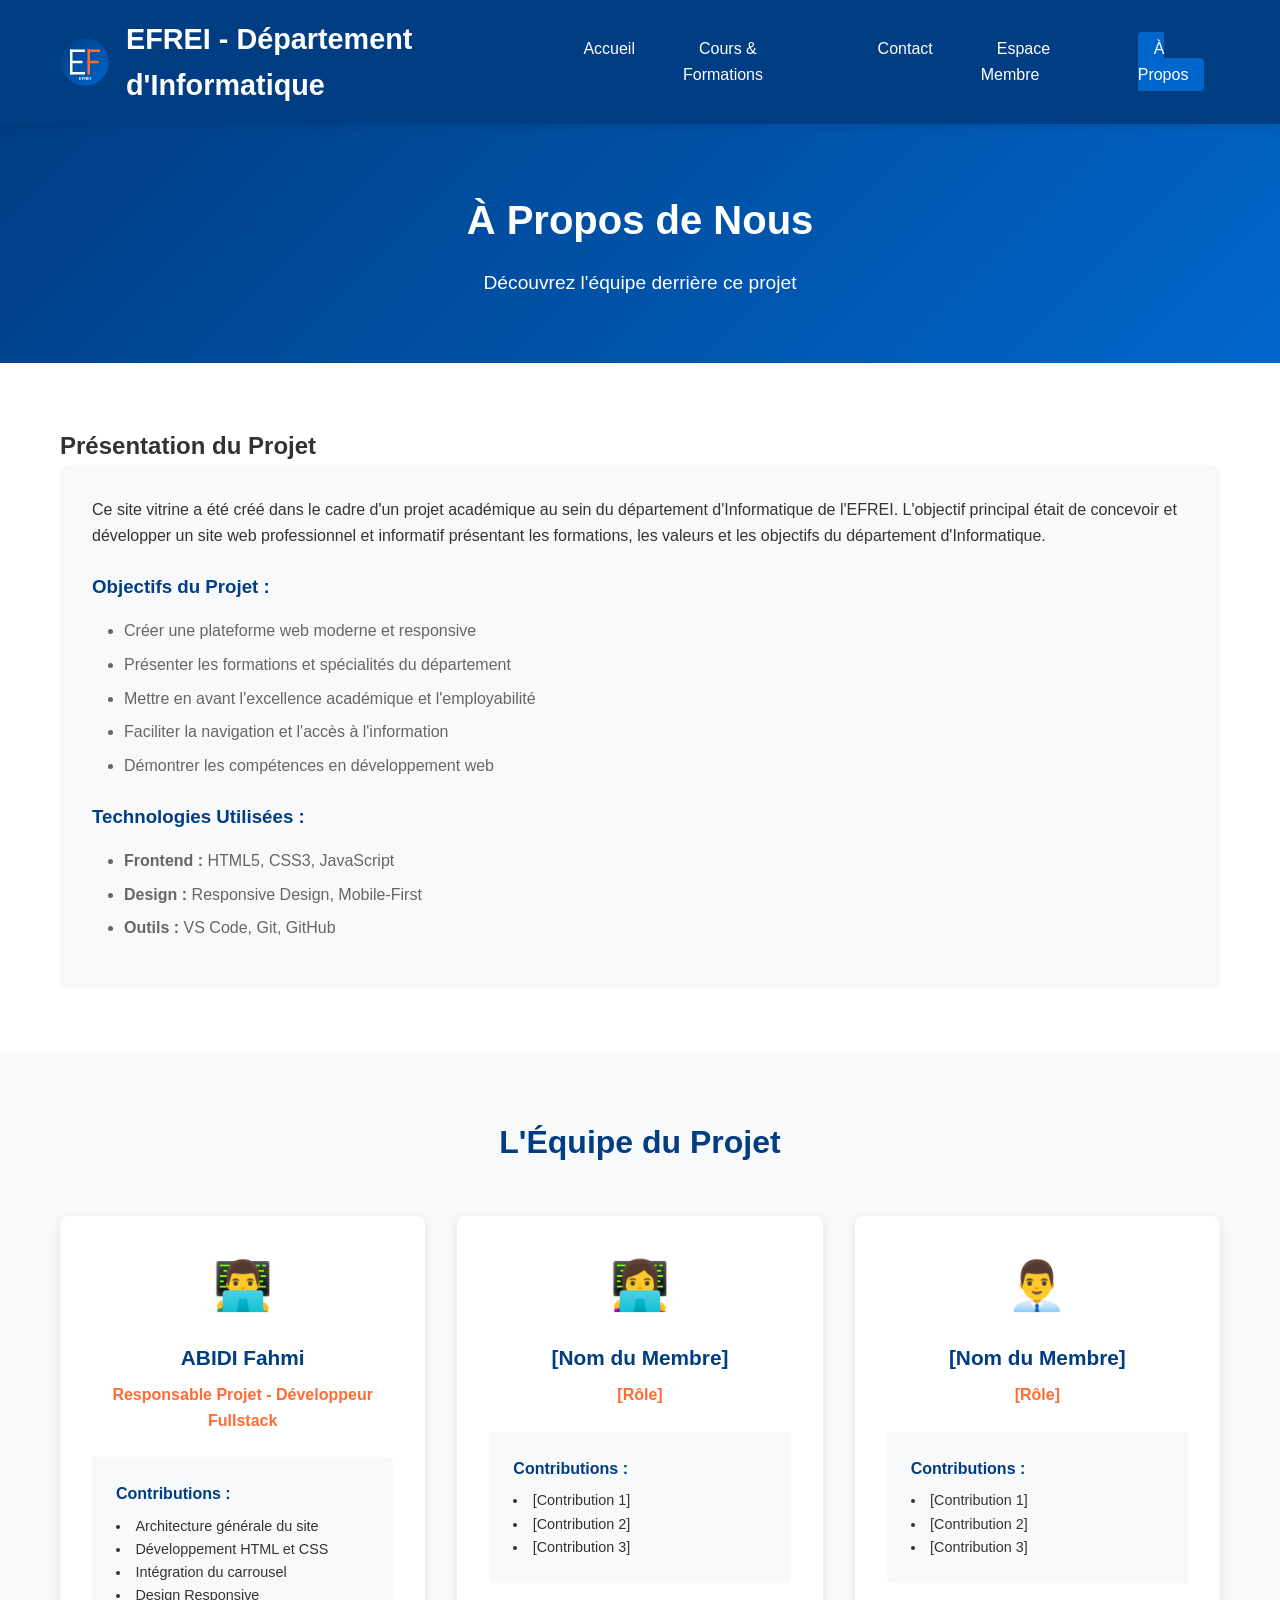
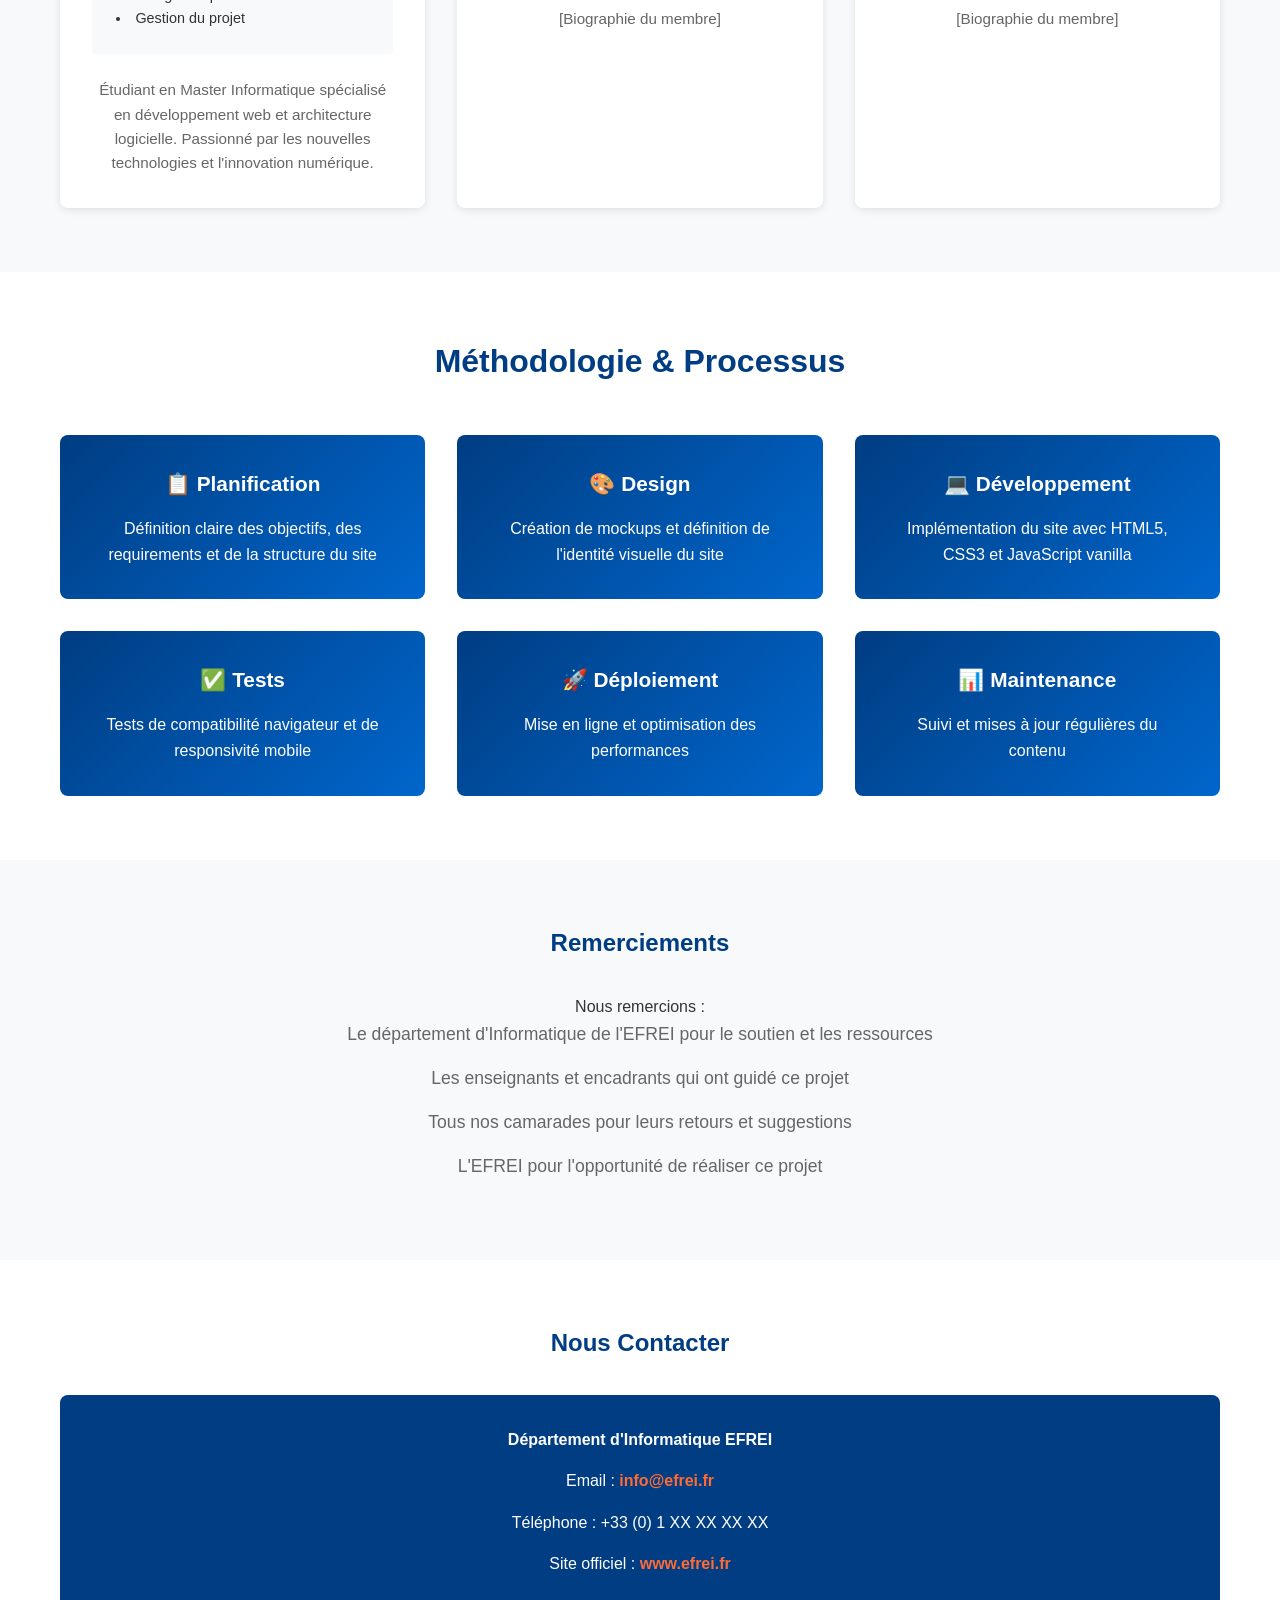
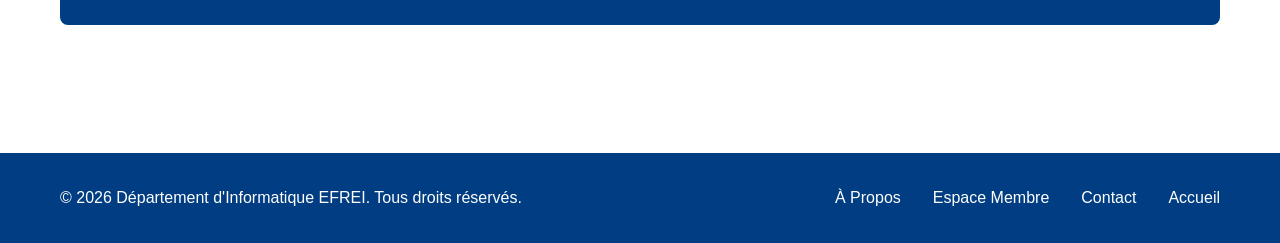
==== about.html @ 949a2667 "hihihi" ====
<!DOCTYPE html>
<html lang="fr">
<head>
    <meta charset="UTF-8">
    <meta name="viewport" content="width=device-width, initial-scale=1.0">
    <title>À Propos - EFREI Informatique</title>
    <link rel="stylesheet" href="assets/css/style.css">
</head>
<body>
    <!-- En-tête -->
    <header>
        <div class="header-container">
            <div class="logo-section">
                <img src="assets/images/logo-efrei.svg" alt="Logo EFREI" class="logo">
                <h1>EFREI - Département d'Informatique</h1>
            </div>
            <nav class="main-nav">
                <ul>
                    <li><a href="index.html">Accueil</a></li>
                    <li><a href="courses.html">Cours & Formations</a></li>
                    <li><a href="contact.html">Contact</a></li>
                    <li><a href="space.html">Espace Membre</a></li>
                    <li><a href="about.html" class="active">À Propos</a></li>
                </ul>
            </nav>
        </div>
    </header>

    <!-- Contenu principal -->
    <main>
        <!-- Section Titre -->
        <section class="page-header">
            <div class="container">
                <h1>À Propos de Nous</h1>
                <p>Découvrez l'équipe derrière ce projet</p>
            </div>
        </section>

        <!-- Section Présentation du Projet -->
        <section class="project-presentation">
            <div class="container">
                <h2>Présentation du Projet</h2>
                <div class="project-description">
                    <p>Ce site vitrine a été créé dans le cadre d'un projet académique au sein du département d'Informatique de l'EFREI. 
                    L'objectif principal était de concevoir et développer un site web professionnel et informatif présentant les formations, 
                    les valeurs et les objectifs du département d'Informatique.</p>
                    
                    <h3>Objectifs du Projet :</h3>
                    <ul>
                        <li>Créer une plateforme web moderne et responsive</li>
                        <li>Présenter les formations et spécialités du département</li>
                        <li>Mettre en avant l'excellence académique et l'employabilité</li>
                        <li>Faciliter la navigation et l'accès à l'information</li>
                        <li>Démontrer les compétences en développement web</li>
                    </ul>

                    <h3>Technologies Utilisées :</h3>
                    <ul>
                        <li><strong>Frontend :</strong> HTML5, CSS3, JavaScript</li>
                        <li><strong>Design :</strong> Responsive Design, Mobile-First</li>
                        <li><strong>Outils :</strong> VS Code, Git, GitHub</li>
                    </ul>
                </div>
            </div>
        </section>

        <!-- Section Équipe -->
        <section class="team-section">
            <div class="container">
                <h2>L'Équipe du Projet</h2>
                <div class="team-grid">
                    <!-- Membre 1 -->
                    <article class="team-member">
                        <div class="member-avatar">👨‍💻</div>
                        <h3>ABIDI Fahmi</h3>
                        <p class="role">Responsable Projet - Développeur Fullstack</p>
                        <div class="member-contribution">
                            <h4>Contributions :</h4>
                            <ul>
                                <li>Architecture générale du site</li>
                                <li>Développement HTML et CSS</li>
                                <li>Intégration du carrousel</li>
                                <li>Design Responsive</li>
                                <li>Gestion du projet</li>
                            </ul>
                        </div>
                        <p class="member-bio">Étudiant en Master Informatique spécialisé en développement web et architecture logicielle. 
                        Passionné par les nouvelles technologies et l'innovation numérique.</p>
                    </article>

                    <!-- Membre 2 (Template pour d'autres membres) -->
                    <article class="team-member">
                        <div class="member-avatar">👩‍💻</div>
                        <h3>[Nom du Membre]</h3>
                        <p class="role">[Rôle]</p>
                        <div class="member-contribution">
                            <h4>Contributions :</h4>
                            <ul>
                                <li>[Contribution 1]</li>
                                <li>[Contribution 2]</li>
                                <li>[Contribution 3]</li>
                            </ul>
                        </div>
                        <p class="member-bio">[Biographie du membre]</p>
                    </article>

                    <!-- Membre 3 (Template pour d'autres membres) -->
                    <article class="team-member">
                        <div class="member-avatar">👨‍💼</div>
                        <h3>[Nom du Membre]</h3>
                        <p class="role">[Rôle]</p>
                        <div class="member-contribution">
                            <h4>Contributions :</h4>
                            <ul>
                                <li>[Contribution 1]</li>
                                <li>[Contribution 2]</li>
                                <li>[Contribution 3]</li>
                            </ul>
                        </div>
                        <p class="member-bio">[Biographie du membre]</p>
                    </article>
                </div>
            </div>
        </section>

        <!-- Section Méthodologie -->
        <section class="methodology">
            <div class="container">
                <h2>Méthodologie & Processus</h2>
                <div class="methodology-grid">
                    <div class="methodology-card">
                        <h3>📋 Planification</h3>
                        <p>Définition claire des objectifs, des requirements et de la structure du site</p>
                    </div>
                    <div class="methodology-card">
                        <h3>🎨 Design</h3>
                        <p>Création de mockups et définition de l'identité visuelle du site</p>
                    </div>
                    <div class="methodology-card">
                        <h3>💻 Développement</h3>
                        <p>Implémentation du site avec HTML5, CSS3 et JavaScript vanilla</p>
                    </div>
                    <div class="methodology-card">
                        <h3>✅ Tests</h3>
                        <p>Tests de compatibilité navigateur et de responsivité mobile</p>
                    </div>
                    <div class="methodology-card">
                        <h3>🚀 Déploiement</h3>
                        <p>Mise en ligne et optimisation des performances</p>
                    </div>
                    <div class="methodology-card">
                        <h3>📊 Maintenance</h3>
                        <p>Suivi et mises à jour régulières du contenu</p>
                    </div>
                </div>
            </div>
        </section>

        <!-- Section Remerciements -->
        <section class="acknowledgments">
            <div class="container">
                <h2>Remerciements</h2>
                <p>Nous remercions :</p>
                <ul>
                    <li>Le département d'Informatique de l'EFREI pour le soutien et les ressources</li>
                    <li>Les enseignants et encadrants qui ont guidé ce projet</li>
                    <li>Tous nos camarades pour leurs retours et suggestions</li>
                    <li>L'EFREI pour l'opportunité de réaliser ce projet</li>
                </ul>
            </div>
        </section>

        <!-- Section Contact -->
        <section class="contact-section">
            <div class="container">
                <h2>Nous Contacter</h2>
                <div class="contact-info">
                    <p><strong>Département d'Informatique EFREI</strong></p>
                    <p>Email : <a href="mailto:info@efrei.fr">info@efrei.fr</a></p>
                    <p>Téléphone : +33 (0) 1 XX XX XX XX</p>
                    <p>Site officiel : <a href="#" target="_blank">www.efrei.fr</a></p>
                </div>
            </div>
        </section>
    </main>

    <!-- Pied de page -->
    <footer>
        <div class="footer-container">
            <div class="footer-content">
                <p>&copy; 2026 Département d'Informatique EFREI. Tous droits réservés.</p>
            </div>
            <nav class="footer-nav">
                <a href="about.html">À Propos</a>
                <a href="space.html">Espace Membre</a>
                <a href="contact.html">Contact</a>
                <a href="index.html">Accueil</a>
            </nav>
        </div>
    </footer>
</body>
</html>
---- assets/css/style.css ----
/* ==========================================
   VARIABLES ET COULEURS
   ========================================== */
:root {
    --primary-color: #003d82;
    --secondary-color: #0066cc;
    --accent-color: #ff6b35;
    --text-color: #333;
    --light-text: #666;
    --background-color: #f8f9fa;
    --white: #ffffff;
    --border-color: #e0e0e0;
    --shadow: 0 2px 8px rgba(0, 0, 0, 0.1);
    --shadow-lg: 0 10px 30px rgba(0, 0, 0, 0.15);
}

/* ==========================================
   RESET ET STYLES GLOBAUX
   ========================================== */
* {
    margin: 0;
    padding: 0;
    box-sizing: border-box;
}

html {
    scroll-behavior: smooth;
}

body {
    font-family: 'Segoe UI', Tahoma, Geneva, Verdana, sans-serif;
    line-height: 1.6;
    color: var(--text-color);
    background-color: var(--white);
}

.container {
    max-width: 1200px;
    margin: 0 auto;
    padding: 0 20px;
}

/* ==========================================
   EN-TÊTE ET NAVIGATION
   ========================================== */
header {
    background-color: var(--primary-color);
    color: var(--white);
    padding: 1rem 0;
    position: sticky;
    top: 0;
    z-index: 1000;
    box-shadow: var(--shadow);
}

.header-container {
    max-width: 1200px;
    margin: 0 auto;
    padding: 0 20px;
    display: flex;
    justify-content: space-between;
    align-items: center;
}

.logo-section {
    display: flex;
    align-items: center;
    gap: 1rem;
}

.logo {
    width: 50px;
    height: 50px;
    animation: logoFloat 3s ease-in-out infinite;
}

@keyframes logoFloat {
    0%, 100% {
        transform: translateY(0px);
    }
    50% {
        transform: translateY(-10px);
    }
}

.logo-section h1 {
    font-size: 1.8rem;
    font-weight: 700;
}

.main-nav ul {
    list-style: none;
    display: flex;
    gap: 2rem;
}

.main-nav a {
    color: var(--white);
    text-decoration: none;
    font-weight: 500;
    padding: 0.5rem 1rem;
    border-radius: 4px;
    transition: all 0.3s ease;
}

.main-nav a:hover,
.main-nav a.active {
    background-color: var(--secondary-color);
    color: var(--white);
}

/* ==========================================
   SECTION HÉRO ET CARROUSEL
   ========================================== */
.hero-section {
    background-color: var(--background-color);
    padding: 2rem 0;
}

.carousel {
    position: relative;
    width: 100%;
    height: 400px;
    max-width: 1200px;
    margin: 0 auto;
    overflow: hidden;
    border-radius: 8px;
    box-shadow: var(--shadow-lg);
}

.carousel-slide {
    display: none;
    width: 100%;
    height: 100%;
    background-size: cover;
    background-position: center;
    position: relative;
}

.carousel-slide.active {
    display: flex;
}

.carousel-slide::before {
    content: '';
    position: absolute;
    top: 0;
    left: 0;
    right: 0;
    bottom: 0;
    background: rgba(0, 61, 130, 0.4);
}

.slide-content {
    position: relative;
    z-index: 2;
    display: flex;
    flex-direction: column;
    justify-content: center;
    align-items: center;
    width: 100%;
    height: 100%;
    color: var(--white);
    text-align: center;
    padding: 2rem;
}

.slide-content h2 {
    font-size: 2.5rem;
    margin-bottom: 1rem;
}

.slide-content p {
    font-size: 1.5rem;
}

.carousel-btn {
    position: absolute;
    top: 50%;
    transform: translateY(-50%);
    background-color: rgba(255, 255, 255, 0.7);
    border: none;
    color: var(--primary-color);
    font-size: 2rem;
    padding: 1rem 1.5rem;
    cursor: pointer;
    z-index: 3;
    transition: all 0.3s ease;
    border-radius: 4px;
}

.carousel-btn:hover {
    background-color: rgba(255, 255, 255, 1);
}

.carousel-btn.prev {
    left: 20px;
}

.carousel-btn.next {
    right: 20px;
}

/* ==========================================
   SECTIONS DE CONTENU
   ========================================== */
.presentation {
    padding: 4rem 0;
    background-color: var(--white);
}

.presentation h2 {
    font-size: 2rem;
    margin-bottom: 1rem;
    color: var(--primary-color);
    text-align: center;
}

.presentation > .container > p {
    font-size: 1.1rem;
    line-height: 1.8;
    color: var(--light-text);
    text-align: center;
    margin-bottom: 3rem;
}

.highlights {
    display: grid;
    grid-template-columns: repeat(auto-fit, minmax(300px, 1fr));
    gap: 2rem;
    margin-top: 2rem;
}

.highlight-card {
    background-color: var(--background-color);
    padding: 2rem;
    border-radius: 8px;
    box-shadow: var(--shadow);
    text-align: center;
    transition: transform 0.3s ease, box-shadow 0.3s ease;
}

.highlight-card:hover {
    transform: translateY(-5px);
    box-shadow: var(--shadow-lg);
}

.highlight-card h3 {
    color: var(--primary-color);
    margin-bottom: 1rem;
    font-size: 1.3rem;
}

/* ==========================================
   STATISTIQUES
   ========================================== */
.statistics {
    padding: 4rem 0;
    background: linear-gradient(135deg, var(--primary-color), var(--secondary-color));
    color: var(--white);
}

.statistics .container {
    display: grid;
    grid-template-columns: repeat(auto-fit, minmax(200px, 1fr));
    gap: 2rem;
    text-align: center;
}

.stat-card h3 {
    font-size: 2.5rem;
    margin-bottom: 0.5rem;
}

.stat-card p {
    font-size: 1.2rem;
    opacity: 0.9;
}

/* ==========================================
   APPEL À L'ACTION
   ========================================== */
.cta-section {
    padding: 4rem 0;
    background-color: var(--background-color);
    text-align: center;
}

.cta-section h2 {
    font-size: 2rem;
    color: var(--primary-color);
    margin-bottom: 1rem;
}

.cta-section p {
    font-size: 1.2rem;
    color: var(--light-text);
    margin-bottom: 2rem;
}

.btn-primary {
    display: inline-block;
    background-color: var(--accent-color);
    color: var(--white);
    padding: 1rem 2.5rem;
    text-decoration: none;
    border-radius: 4px;
    font-weight: 600;
    transition: all 0.3s ease;
    border: 2px solid var(--accent-color);
}

.btn-primary:hover {
    background-color: transparent;
    color: var(--accent-color);
}

/* ==========================================
   PAGE COURSES
   ========================================== */
.page-header {
    background: linear-gradient(135deg, var(--primary-color), var(--secondary-color));
    color: var(--white);
    padding: 4rem 0;
    text-align: center;
}

.page-header h1 {
    font-size: 2.5rem;
    margin-bottom: 1rem;
}

.page-header p {
    font-size: 1.2rem;
}

.courses-section {
    padding: 4rem 0;
}

.course-card {
    background-color: var(--white);
    border: 1px solid var(--border-color);
    border-radius: 8px;
    margin-bottom: 2rem;
    overflow: hidden;
    box-shadow: var(--shadow);
    transition: box-shadow 0.3s ease;
}

.course-card:hover {
    box-shadow: var(--shadow-lg);
}

.course-header {
    background-color: var(--primary-color);
    color: var(--white);
    padding: 1.5rem;
    display: flex;
    justify-content: space-between;
    align-items: center;
}

.course-header h2 {
    font-size: 1.5rem;
}

.level {
    background-color: var(--accent-color);
    padding: 0.5rem 1rem;
    border-radius: 4px;
    font-size: 0.9rem;
    font-weight: 600;
}

.course-content {
    padding: 2rem;
}

.course-content h3 {
    color: var(--primary-color);
    margin-top: 1.5rem;
    margin-bottom: 1rem;
}

.course-content ul {
    list-style-position: inside;
    color: var(--light-text);
}

.course-content li {
    margin-bottom: 0.5rem;
}

.admission-section {
    padding: 4rem 0;
    background-color: var(--background-color);
}

.admission-section h2 {
    font-size: 2rem;
    color: var(--primary-color);
    text-align: center;
    margin-bottom: 2rem;
}

.admission-content {
    display: grid;
    grid-template-columns: repeat(auto-fit, minmax(300px, 1fr));
    gap: 2rem;
}

.admission-item {
    background-color: var(--white);
    padding: 2rem;
    border-radius: 8px;
    box-shadow: var(--shadow);
}

.admission-item h3 {
    color: var(--primary-color);
    margin-bottom: 1rem;
}

/* ==========================================
   PAGE ABOUT
   ========================================== */
.project-presentation {
    padding: 4rem 0;
}

.project-description {
    background-color: var(--background-color);
    padding: 2rem;
    border-radius: 8px;
}

.project-description h3 {
    color: var(--primary-color);
    margin-top: 1.5rem;
    margin-bottom: 1rem;
}

.project-description ul {
    margin-left: 2rem;
    margin-bottom: 1rem;
}

.project-description li {
    margin-bottom: 0.5rem;
    color: var(--light-text);
}

.team-section {
    padding: 4rem 0;
    background-color: var(--background-color);
}

.team-section h2 {
    font-size: 2rem;
    color: var(--primary-color);
    text-align: center;
    margin-bottom: 3rem;
}

.team-grid {
    display: grid;
    grid-template-columns: repeat(auto-fit, minmax(320px, 1fr));
    gap: 2rem;
}

.team-member {
    background-color: var(--white);
    padding: 2rem;
    border-radius: 8px;
    box-shadow: var(--shadow);
    text-align: center;
    transition: transform 0.3s ease, box-shadow 0.3s ease;
}

.team-member:hover {
    transform: translateY(-5px);
    box-shadow: var(--shadow-lg);
}

.member-avatar {
    font-size: 3rem;
    margin-bottom: 1rem;
}

.team-member h3 {
    color: var(--primary-color);
    font-size: 1.3rem;
    margin-bottom: 0.5rem;
}

.role {
    color: var(--accent-color);
    font-weight: 600;
    margin-bottom: 1.5rem;
}

.member-contribution {
    background-color: var(--background-color);
    padding: 1.5rem;
    border-radius: 4px;
    margin-bottom: 1.5rem;
    text-align: left;
}

.member-contribution h4 {
    color: var(--primary-color);
    margin-bottom: 0.5rem;
}

.member-contribution ul {
    list-style-position: inside;
    font-size: 0.9rem;
}

.member-bio {
    font-size: 0.95rem;
    color: var(--light-text);
}

.methodology {
    padding: 4rem 0;
}

.methodology h2 {
    font-size: 2rem;
    color: var(--primary-color);
    text-align: center;
    margin-bottom: 3rem;
}

.methodology-grid {
    display: grid;
    grid-template-columns: repeat(auto-fit, minmax(300px, 1fr));
    gap: 2rem;
}

.methodology-card {
    background: linear-gradient(135deg, var(--primary-color), var(--secondary-color));
    color: var(--white);
    padding: 2rem;
    border-radius: 8px;
    text-align: center;
    transition: transform 0.3s ease;
}

.methodology-card:hover {
    transform: translateY(-5px);
}

.methodology-card h3 {
    font-size: 1.3rem;
    margin-bottom: 1rem;
}

.acknowledgments {
    padding: 4rem 0;
    background-color: var(--background-color);
    text-align: center;
}

.acknowledgments h2 {
    color: var(--primary-color);
    margin-bottom: 2rem;
}

.acknowledgments ul {
    list-style: none;
    font-size: 1.1rem;
}

.acknowledgments li {
    margin-bottom: 1rem;
    color: var(--light-text);
}

.contact-section {
    padding: 4rem 0;
}

.contact-section h2 {
    color: var(--primary-color);
    text-align: center;
    margin-bottom: 2rem;
}

.contact-info {
    background-color: var(--primary-color);
    color: var(--white);
    padding: 2rem;
    border-radius: 8px;
    text-align: center;
}

.contact-info p {
    margin-bottom: 1rem;
}

.contact-info a {
    color: var(--accent-color);
    text-decoration: none;
    font-weight: 600;
}

.contact-info a:hover {
    text-decoration: underline;
}

/* ==========================================
   PAGE CONTACT
   ========================================== */
.contact-main {
    padding: 4rem 0;
}

.contact-wrapper {
    display: grid;
    grid-template-columns: 1fr 1fr;
    gap: 3rem;
}

.contact-form-section h2,
.contact-info-section h2 {
    color: var(--primary-color);
    margin-bottom: 2rem;
}

.contact-form {
    background-color: var(--background-color);
    padding: 2rem;
    border-radius: 8px;
    box-shadow: var(--shadow);
}

.form-group {
    margin-bottom: 1.5rem;
}

.form-group label {
    display: block;
    margin-bottom: 0.5rem;
    font-weight: 600;
    color: var(--text-color);
}

.form-group input,
.form-group select,
.form-group textarea {
    width: 100%;
    padding: 0.75rem;
    border: 2px solid var(--border-color);
    border-radius: 4px;
    font-family: inherit;
    font-size: 1rem;
    transition: all 0.3s ease;
}

.form-group input:focus,
.form-group select:focus,
.form-group textarea:focus {
    outline: none;
    border-color: var(--primary-color);
    box-shadow: 0 0 0 3px rgba(0, 61, 130, 0.1);
}

.form-group input.input-error,
.form-group textarea.input-error {
    border-color: #dc3545;
    background-color: rgba(220, 53, 69, 0.05);
}

.error-msg {
    color: #dc3545;
    font-size: 0.875rem;
    margin-top: 0.25rem;
    display: block;
}

.form-group.checkbox {
    display: flex;
    align-items: center;
    gap: 0.5rem;
}

.form-group.checkbox input[type="checkbox"] {
    width: auto;
    margin: 0;
}

.form-group.checkbox label {
    margin: 0;
}

.form-message {
    margin-top: 1rem;
    padding: 1rem;
    border-radius: 4px;
    display: none;
}

.form-message.success-message {
    display: block;
    background-color: #d4edda;
    color: #155724;
    border: 1px solid #c3e6cb;
    animation: slideIn 0.3s ease;
}

@keyframes slideIn {
    from {
        opacity: 0;
        transform: translateY(-10px);
    }
    to {
        opacity: 1;
        transform: translateY(0);
    }
}

.contact-info-section {
    display: flex;
    flex-direction: column;
    gap: 1.5rem;
}

.contact-info-card {
    background: linear-gradient(135deg, var(--primary-color), var(--secondary-color));
    color: var(--white);
    padding: 1.5rem;
    border-radius: 8px;
    transition: transform 0.3s ease, box-shadow 0.3s ease;
}

.contact-info-card:hover {
    transform: translateX(5px);
    box-shadow: var(--shadow-lg);
}

.contact-icon {
    font-size: 2rem;
    margin-bottom: 0.5rem;
}

.contact-info-card h3 {
    font-size: 1.2rem;
    margin-bottom: 0.5rem;
}

.contact-info-card p {
    margin: 0.25rem 0;
    font-size: 0.95rem;
}

.contact-info-card a {
    color: var(--accent-color);
    text-decoration: none;
    font-weight: 600;
}

.contact-info-card a:hover {
    text-decoration: underline;
}

.social-links {
    display: flex;
    gap: 1rem;
    margin-top: 1rem;
}

.social-link {
    display: inline-flex;
    align-items: center;
    justify-content: center;
    width: 40px;
    height: 40px;
    background-color: var(--accent-color);
    color: var(--white);
    border-radius: 50%;
    text-decoration: none;
    font-weight: bold;
    transition: all 0.3s ease;
}

.social-link:hover {
    transform: scale(1.1) rotate(5deg);
    box-shadow: var(--shadow-lg);
}

.location-section {
    padding: 4rem 0;
    background-color: var(--background-color);
}

.location-section h2 {
    color: var(--primary-color);
    text-align: center;
    margin-bottom: 2rem;
}

.map-container {
    border-radius: 8px;
    overflow: hidden;
    box-shadow: var(--shadow-lg);
}

.faq-section {
    padding: 4rem 0;
}

.faq-section h2 {
    color: var(--primary-color);
    text-align: center;
    margin-bottom: 3rem;
}

.faq-grid {
    display: grid;
    grid-template-columns: repeat(auto-fit, minmax(280px, 1fr));
    gap: 2rem;
}

.faq-item {
    background-color: var(--background-color);
    padding: 1.5rem;
    border-radius: 8px;
    border-left: 4px solid var(--primary-color);
    transition: all 0.3s ease;
}

.faq-item:hover {
    transform: translateY(-5px);
    box-shadow: var(--shadow-lg);
}

.faq-item h3 {
    color: var(--primary-color);
    margin-bottom: 0.5rem;
}

/* ==========================================
   PAGE ESPACE MEMBRE
   ========================================== */
.members-section {
    padding: 4rem 0;
}

.access-grid {
    display: grid;
    grid-template-columns: repeat(auto-fit, minmax(300px, 1fr));
    gap: 2rem;
}

.member-access-card {
    background-color: var(--white);
    border: 2px solid var(--border-color);
    border-radius: 8px;
    padding: 2rem;
    text-align: center;
    transition: all 0.3s ease;
}

.member-access-card:hover {
    border-color: var(--primary-color);
    box-shadow: var(--shadow-lg);
    transform: translateY(-5px);
}

.card-icon {
    font-size: 3rem;
    margin-bottom: 1rem;
    display: inline-block;
    animation: iconBounce 2s ease-in-out infinite;
}

@keyframes iconBounce {
    0%, 100% {
        transform: translateY(0);
    }
    50% {
        transform: translateY(-10px);
    }
}

.member-access-card h2 {
    color: var(--primary-color);
    margin-bottom: 1rem;
}

.feature-list {
    list-style: none;
    text-align: left;
    margin: 1.5rem 0;
    font-size: 0.95rem;
}

.feature-list li {
    padding: 0.5rem 0;
    color: var(--light-text);
    border-bottom: 1px solid var(--border-color);
}

.feature-list li:last-child {
    border-bottom: none;
}

.agenda-section {
    padding: 4rem 0;
    background-color: var(--background-color);
}

.agenda-section h2 {
    color: var(--primary-color);
    text-align: center;
    margin-bottom: 2rem;
}

.calendar-wrapper {
    display: grid;
    grid-template-columns: 2fr 1fr;
    gap: 2rem;
}

.calendar {
    background-color: var(--white);
    padding: 1.5rem;
    border-radius: 8px;
    box-shadow: var(--shadow);
}

.calendar-header {
    display: flex;
    justify-content: space-between;
    align-items: center;
    margin-bottom: 1.5rem;
}

.calendar-header h3 {
    color: var(--primary-color);
}

.calendar-btn {
    background-color: var(--primary-color);
    color: var(--white);
    border: none;
    padding: 0.5rem 1rem;
    border-radius: 4px;
    cursor: pointer;
    font-weight: 600;
    transition: all 0.3s ease;
}

.calendar-btn:hover {
    background-color: var(--secondary-color);
    transform: scale(1.05);
}

.calendar-grid {
    display: grid;
    grid-template-columns: repeat(7, 1fr);
    gap: 0.5rem;
}

.day-header {
    text-align: center;
    font-weight: 600;
    color: var(--primary-color);
    padding: 0.5rem 0;
}

.calendar-day {
    aspect-ratio: 1;
    display: flex;
    align-items: center;
    justify-content: center;
    border-radius: 4px;
    cursor: pointer;
    transition: all 0.3s ease;
    border: 1px solid var(--border-color);
}

.calendar-day:not(.empty):hover {
    background-color: var(--primary-color);
    color: var(--white);
    transform: scale(1.05);
}

.calendar-day.empty {
    background-color: transparent;
}

.calendar-day.today {
    background-color: var(--accent-color);
    color: var(--white);
    font-weight: bold;
}

.events-list {
    background-color: var(--white);
    padding: 1.5rem;
    border-radius: 8px;
    box-shadow: var(--shadow);
}

.events-list h3 {
    color: var(--primary-color);
    margin-bottom: 1rem;
}

.event-item {
    display: flex;
    gap: 1rem;
    padding: 1rem;
    border-left: 3px solid var(--accent-color);
    margin-bottom: 1rem;
    background-color: var(--background-color);
    border-radius: 4px;
    transition: all 0.3s ease;
}

.event-item:hover {
    transform: translateX(5px);
    box-shadow: var(--shadow);
}

.event-date {
    font-weight: 600;
    color: var(--accent-color);
    min-width: 100px;
}

.event-content h4 {
    color: var(--primary-color);
    margin-bottom: 0.25rem;
}

.event-content p {
    font-size: 0.9rem;
    color: var(--light-text);
}

.announcements-section {
    padding: 4rem 0;
}

.announcements-section h2 {
    color: var(--primary-color);
    text-align: center;
    margin-bottom: 2rem;
}

.announcements-grid {
    display: grid;
    grid-template-columns: repeat(auto-fit, minmax(280px, 1fr));
    gap: 1.5rem;
}

.announcement-card {
    background-color: var(--white);
    padding: 1.5rem;
    border-radius: 8px;
    border-top: 4px solid var(--primary-color);
    box-shadow: var(--shadow);
    transition: all 0.3s ease;
}

.announcement-card:hover {
    transform: translateY(-5px);
    box-shadow: var(--shadow-lg);
}

.announcement-card.alert {
    border-top-color: #ffc107;
}

.announcement-card.success {
    border-top-color: #28a745;
}

.announcement-card.info {
    border-top-color: #17a2b8;
}

.announcement-icon {
    font-size: 2rem;
    margin-bottom: 0.5rem;
}

.announcement-card h3 {
    color: var(--primary-color);
    margin-bottom: 0.5rem;
}

.announcement-card p {
    color: var(--light-text);
    margin-bottom: 0.5rem;
}

.date {
    font-size: 0.85rem;
    color: #999;
    display: block;
}

.resources-section {
    padding: 4rem 0;
    background-color: var(--background-color);
}

.resources-section h2 {
    color: var(--primary-color);
    text-align: center;
    margin-bottom: 3rem;
}

.resources-grid {
    display: grid;
    grid-template-columns: repeat(auto-fit, minmax(250px, 1fr));
    gap: 2rem;
}

.resource-card {
    background: linear-gradient(135deg, var(--primary-color), var(--secondary-color));
    color: var(--white);
    padding: 2rem;
    border-radius: 8px;
    text-align: center;
    transition: all 0.3s ease;
}

.resource-card:hover {
    transform: scale(1.05);
    box-shadow: var(--shadow-lg);
}

.resource-icon {
    font-size: 2.5rem;
    margin-bottom: 1rem;
    animation: iconPulse 2s ease-in-out infinite;
}

@keyframes iconPulse {
    0%, 100% {
        transform: scale(1);
    }
    50% {
        transform: scale(1.1);
    }
}

.resource-card h3 {
    margin-bottom: 0.5rem;
}

.resource-link {
    display: inline-block;
    margin-top: 1rem;
    padding: 0.5rem 1rem;
    background-color: var(--accent-color);
    color: var(--white);
    text-decoration: none;
    border-radius: 4px;
    font-weight: 600;
    transition: all 0.3s ease;
}

.resource-link:hover {
    background-color: var(--white);
    color: var(--primary-color);
}
footer {
    background-color: var(--primary-color);
    color: var(--white);
    padding: 2rem 0;
    margin-top: 4rem;
}

.footer-container {
    max-width: 1200px;
    margin: 0 auto;
    padding: 0 20px;
    display: flex;
    justify-content: space-between;
    align-items: center;
}

.footer-content p {
    margin: 0;
}

.footer-nav {
    display: flex;
    gap: 2rem;
}

.footer-nav a {
    color: var(--white);
    text-decoration: none;
    transition: color 0.3s ease;
}

.footer-nav a:hover {
    color: var(--accent-color);
}

/* ==========================================
   ANIMATIONS GLOBALES
   ========================================== */
@keyframes fadeInUp {
    from {
        opacity: 0;
        transform: translateY(30px);
    }
    to {
        opacity: 1;
        transform: translateY(0);
    }
}

@keyframes shimmer {
    0% {
        background-position: -1000px 0;
    }
    100% {
        background-position: 1000px 0;
    }
}

@keyframes glow {
    0%, 100% {
        box-shadow: 0 0 5px rgba(0, 61, 130, 0.3);
    }
    50% {
        box-shadow: 0 0 20px rgba(0, 61, 130, 0.6);
    }
}

@keyframes slideInLeft {
    from {
        opacity: 0;
        transform: translateX(-50px);
    }
    to {
        opacity: 1;
        transform: translateX(0);
    }
}

@keyframes slideInRight {
    from {
        opacity: 0;
        transform: translateX(50px);
    }
    to {
        opacity: 1;
        transform: translateX(0);
    }
}

.team-member,
.course-card,
.highlight-card,
.stat-card,
.contact-info-card {
    animation: fadeInUp 0.6s ease;
}

/* Animation des boutons */
.btn-primary {
    position: relative;
    overflow: hidden;
}

.btn-primary::before {
    content: '';
    position: absolute;
    top: 50%;
    left: 50%;
    width: 0;
    height: 0;
    border-radius: 50%;
    background: rgba(255, 255, 255, 0.3);
    transform: translate(-50%, -50%);
    transition: width 0.6s, height 0.6s;
}

.btn-primary:hover::before {
    width: 300px;
    height: 300px;
}

/* Animation des cartes au scroll */
.card-hover-effect {
    transition: all 0.3s cubic-bezier(0.25, 0.46, 0.45, 0.94);
}

.card-hover-effect:hover {
    transform: translateY(-10px) scale(1.02);
    box-shadow: 0 15px 30px rgba(0, 0, 0, 0.2);
}

/* Ligne d'animation */
.line-animation {
    position: relative;
    display: inline-block;
}

.line-animation::after {
    content: '';
    position: absolute;
    bottom: -5px;
    left: 0;
    width: 0;
    height: 2px;
    background-color: var(--accent-color);
    transition: width 0.3s ease;
}

.line-animation:hover::after {
    width: 100%;
}

/* ==========================================
   RESPONSIVE DESIGN
   ========================================== */
@media (max-width: 768px) {
    .header-container {
        flex-direction: column;
        gap: 1rem;
    }

    .logo {
        width: 40px;
        height: 40px;
    }

    .logo-section h1 {
        font-size: 1.3rem;
    }

    .contact-wrapper {
        grid-template-columns: 1fr;
    }

    .calendar-wrapper {
        grid-template-columns: 1fr;
    }

    .main-nav ul {
        flex-direction: column;
        gap: 0.5rem;
    }

    .main-nav ul {
        flex-direction: column;
        gap: 0.5rem;
    }

    .slide-content h2 {
        font-size: 1.8rem;
    }

    .slide-content p {
        font-size: 1rem;
    }

    .carousel {
        height: 250px;
    }

    .presentation h2,
    .page-header h1 {
        font-size: 1.8rem;
    }

    .team-grid {
        grid-template-columns: 1fr;
    }

    .footer-container {
        flex-direction: column;
        gap: 1rem;
        text-align: center;
    }

    .footer-nav {
        flex-direction: column;
        gap: 0.5rem;
    }

    .course-header {
        flex-direction: column;
        align-items: flex-start;
        gap: 1rem;
    }
}

@media (max-width: 480px) {
    .container {
        padding: 0 15px;
    }

    .carousel-btn {
        padding: 0.75rem 1rem;
        font-size: 1.5rem;
    }

    .slide-content h2 {
        font-size: 1.4rem;
    }

    .slide-content p {
        font-size: 0.9rem;
    }

    .main-nav ul {
        flex-direction: row;
        gap: 0.5rem;
        flex-wrap: wrap;
    }

    .main-nav a {
        padding: 0.4rem 0.7rem;
        font-size: 0.9rem;
    }
}

/* ==========================================
   PAGE GALERIE
   ========================================== */
.gallery-section {
    padding: 4rem 0;
}

.gallery-filters {
    display: flex;
    justify-content: center;
    gap: 1rem;
    margin-bottom: 3rem;
    flex-wrap: wrap;
}

.filter-btn {
    padding: 0.75rem 1.5rem;
    border: 2px solid var(--border-color);
    background-color: var(--white);
    color: var(--text-color);
    border-radius: 25px;
    cursor: pointer;
    font-weight: 600;
    transition: all 0.3s ease;
}

.filter-btn:hover {
    border-color: var(--primary-color);
    color: var(--primary-color);
}

.filter-btn.active {
    background-color: var(--primary-color);
    color: var(--white);
    border-color: var(--primary-color);
}

.gallery-grid {
    display: grid;
    grid-template-columns: repeat(auto-fit, minmax(280px, 1fr));
    gap: 2rem;
}

.gallery-item {
    background-color: var(--white);
    border-radius: 8px;
    overflow: hidden;
    box-shadow: var(--shadow);
    transition: all 0.4s cubic-bezier(0.25, 0.46, 0.45, 0.94);
    cursor: pointer;
}

.gallery-item:hover {
    transform: translateY(-10px);
    box-shadow: var(--shadow-lg);
}

.gallery-image {
    width: 100%;
    height: 250px;
    display: flex;
    align-items: center;
    justify-content: center;
    position: relative;
    overflow: hidden;
}

.placeholder-image {
    background-size: 400% 400%;
    animation: gradientShift 15s ease infinite;
}

@keyframes gradientShift {
    0%, 100% {
        background-position: 0% 50%;
    }
    50% {
        background-position: 100% 50%;
    }
}

.image-number {
    font-size: 4rem;
    font-weight: bold;
    color: rgba(255, 255, 255, 0.3);
    text-shadow: 0 2px 10px rgba(0, 0, 0, 0.2);
}

.gallery-info {
    padding: 1.5rem;
}

.gallery-info h3 {
    color: var(--primary-color);
    margin-bottom: 0.5rem;
}

.gallery-info p {
    color: var(--light-text);
    font-size: 0.95rem;
}

.visual-stats {
    padding: 4rem 0;
    background: linear-gradient(135deg, var(--primary-color), var(--secondary-color));
    color: var(--white);
}

.visual-stats h2 {
    text-align: center;
    margin-bottom: 3rem;
    color: var(--white);
}

.stats-visual-grid {
    display: grid;
    grid-template-columns: repeat(auto-fit, minmax(250px, 1fr));
    gap: 2rem;
}

.stat-visual-card {
    background-color: rgba(255, 255, 255, 0.1);
    padding: 2rem;
    border-radius: 8px;
    backdrop-filter: blur(10px);
    border: 1px solid rgba(255, 255, 255, 0.2);
}

.stat-visual-number {
    font-size: 2.5rem;
    font-weight: bold;
    margin-bottom: 0.5rem;
}

.stat-visual-label {
    font-size: 1rem;
    margin-bottom: 1rem;
    opacity: 0.9;
}

.stat-visual-bar {
    height: 6px;
    background-color: var(--accent-color);
    border-radius: 3px;
    animation: fillBar 1.5s ease;
}

@keyframes fillBar {
    from {
        width: 0 !important;
    }
}

.testimonials-section {
    padding: 4rem 0;
    background-color: var(--background-color);
}

.testimonials-section h2 {
    text-align: center;
    color: var(--primary-color);
    margin-bottom: 3rem;
}

.testimonials-grid {
    display: grid;
    grid-template-columns: repeat(auto-fit, minmax(320px, 1fr));
    gap: 2rem;
}

.testimonial-card {
    background-color: var(--white);
    padding: 2rem;
    border-radius: 8px;
    box-shadow: var(--shadow);
    border-left: 4px solid var(--accent-color);
    transition: all 0.3s ease;
}

.testimonial-card:hover {
    box-shadow: var(--shadow-lg);
    transform: translateY(-5px);
}

.stars {
    font-size: 1.2rem;
    margin-bottom: 1rem;
    letter-spacing: 2px;
}

.testimonial-text {
    color: var(--light-text);
    font-size: 0.95rem;
    line-height: 1.8;
    margin-bottom: 1.5rem;
    font-style: italic;
}

.testimonial-author {
    display: flex;
    align-items: center;
    gap: 1rem;
}

.author-avatar {
    font-size: 2rem;
    width: 50px;
    height: 50px;
    background-color: var(--background-color);
    border-radius: 50%;
    display: flex;
    align-items: center;
    justify-content: center;
}

.author-info strong {
    display: block;
    color: var(--primary-color);
    margin-bottom: 0.25rem;
}

.author-info small {
    color: var(--light-text);
    font-size: 0.85rem;
}
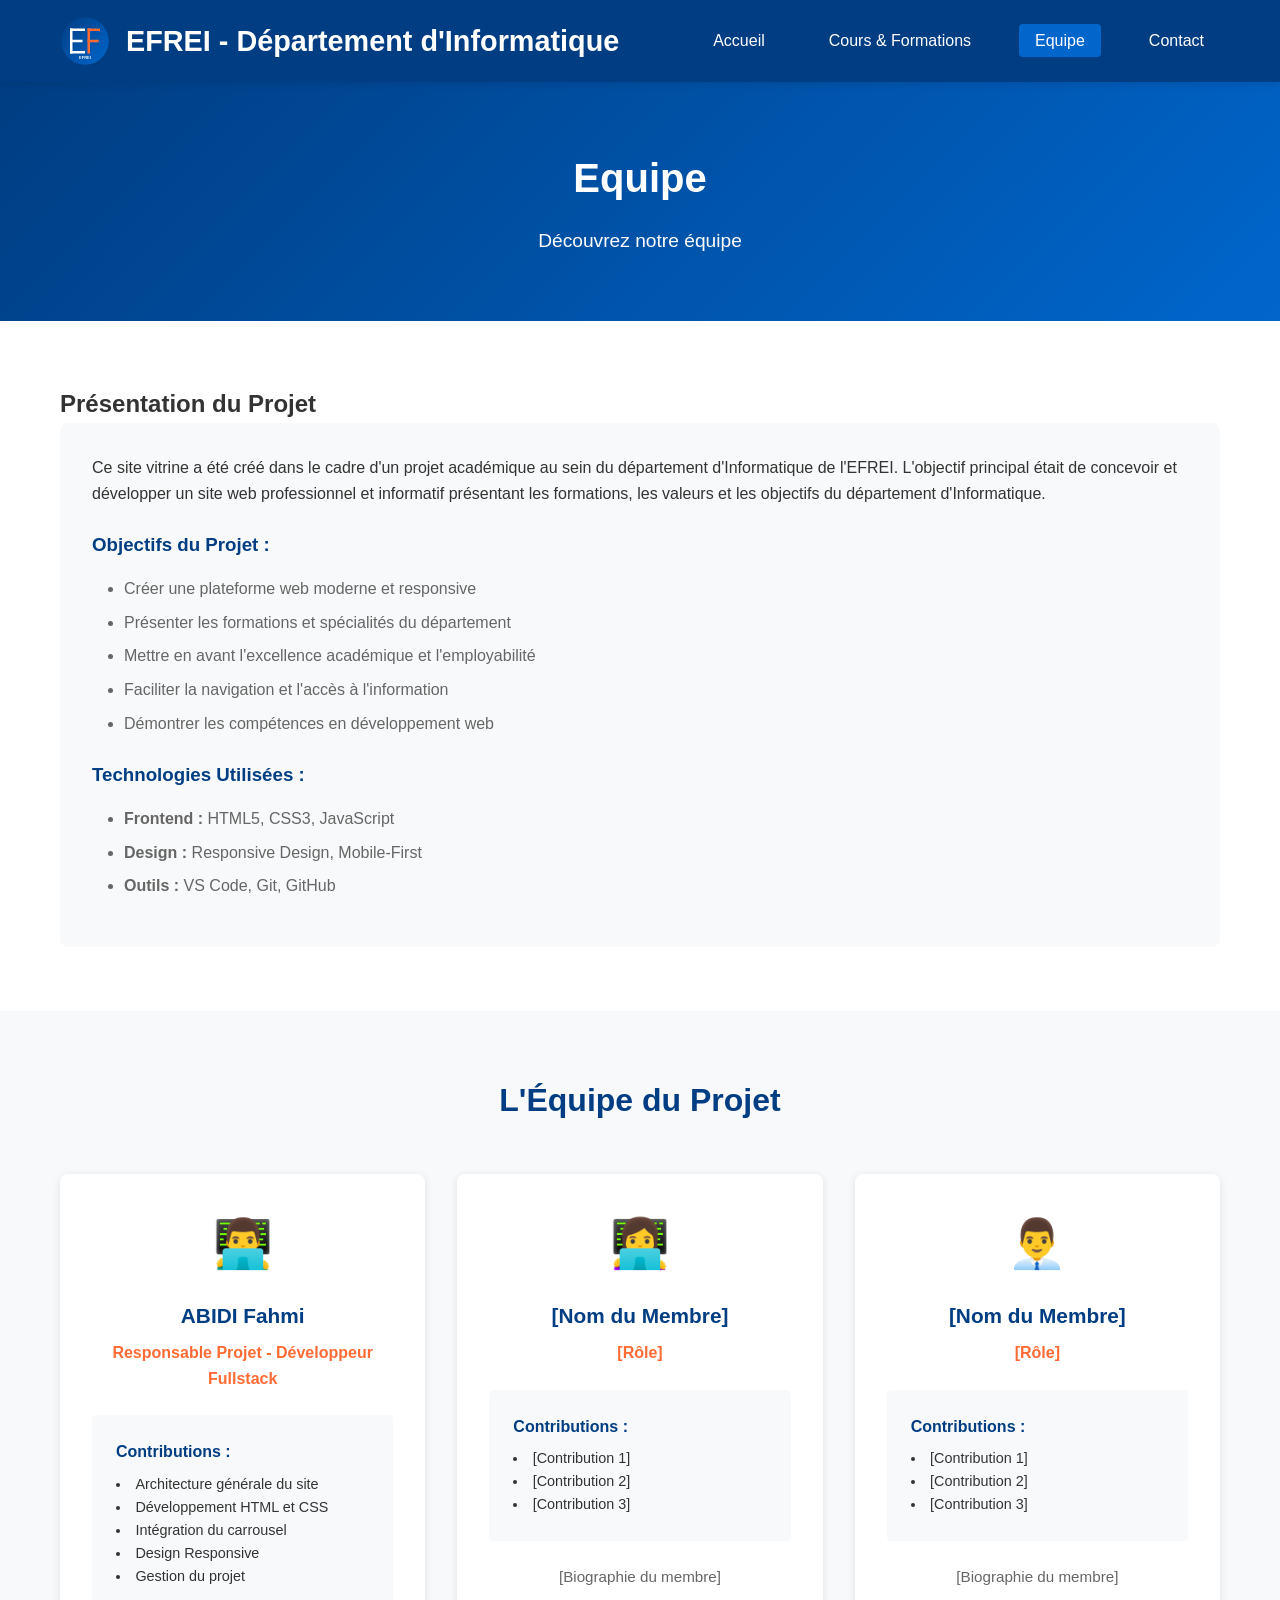
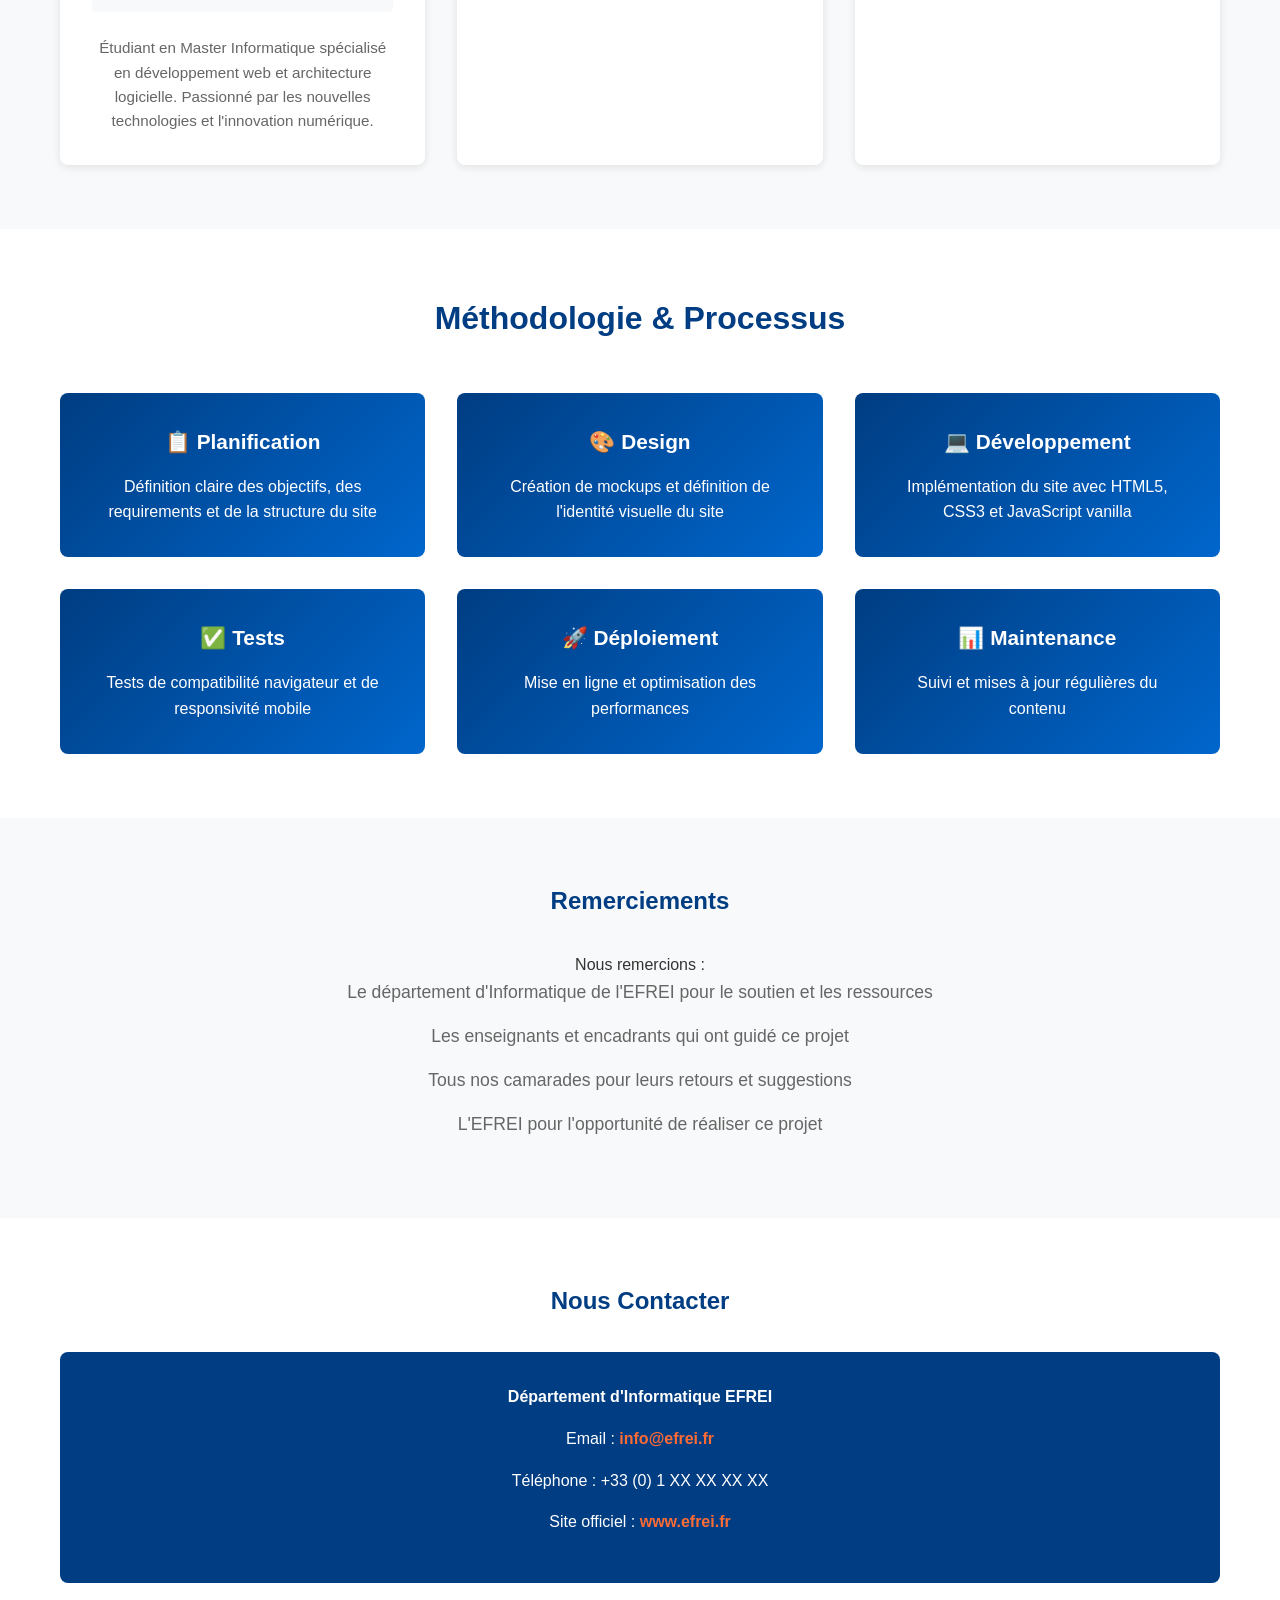
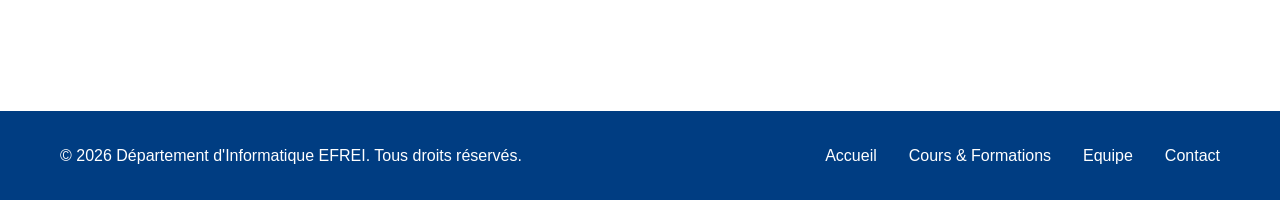
==== commit 5b233ab3: "hihihi #2" ====
--- a/about.html
+++ b/about.html
@@ -3,7 +3,7 @@
 <head>
     <meta charset="UTF-8">
     <meta name="viewport" content="width=device-width, initial-scale=1.0">
-    <title>À Propos - EFREI Informatique</title>
+    <title>Equipe - EFREI Informatique</title>
     <link rel="stylesheet" href="assets/css/style.css">
 </head>
 <body>
@@ -18,9 +18,8 @@
                 <ul>
                     <li><a href="index.html">Accueil</a></li>
                     <li><a href="courses.html">Cours & Formations</a></li>
+                    <li><a href="about.html" class="active">Equipe</a></li>
                     <li><a href="contact.html">Contact</a></li>
-                    <li><a href="space.html">Espace Membre</a></li>
-                    <li><a href="about.html" class="active">À Propos</a></li>
                 </ul>
             </nav>
         </div>
@@ -31,8 +30,8 @@
         <!-- Section Titre -->
         <section class="page-header">
             <div class="container">
-                <h1>À Propos de Nous</h1>
-                <p>Découvrez l'équipe derrière ce projet</p>
+                <h1>Equipe</h1>
+                <p>Découvrez notre équipe</p>
             </div>
         </section>
 
@@ -191,10 +190,10 @@
                 <p>&copy; 2026 Département d'Informatique EFREI. Tous droits réservés.</p>
             </div>
             <nav class="footer-nav">
-                <a href="about.html">À Propos</a>
-                <a href="space.html">Espace Membre</a>
+                <a href="index.html">Accueil</a>
+                <a href="courses.html">Cours & Formations</a>
+                <a href="about.html">Equipe</a>
                 <a href="contact.html">Contact</a>
-                <a href="index.html">Accueil</a>
             </nav>
         </div>
     </footer>
--- a/assets/css/style.css
+++ b/assets/css/style.css
@@ -201,6 +201,77 @@
     right: 20px;
 }
 
+/* Photo Carousel */
+.photo-carousel-section {
+    padding: 4rem 0;
+    background-color: var(--light-bg);
+}
+
+.photo-carousel {
+    position: relative;
+    width: 100%;
+    max-width: 800px;
+    margin: 0 auto;
+    overflow: hidden;
+    border-radius: 8px;
+    box-shadow: var(--shadow-lg);
+}
+
+.photo-slide {
+    display: none;
+    width: 100%;
+    position: relative;
+}
+
+.photo-slide.active {
+    display: block;
+}
+
+.photo-slide img {
+    width: 100%;
+    height: auto;
+    display: block;
+}
+
+.photo-caption {
+    position: absolute;
+    bottom: 0;
+    left: 0;
+    right: 0;
+    background: rgba(0, 0, 0, 0.7);
+    color: var(--white);
+    padding: 1rem;
+    text-align: center;
+    font-size: 1.1rem;
+}
+
+.photo-carousel-btn {
+    position: absolute;
+    top: 50%;
+    transform: translateY(-50%);
+    background-color: rgba(255, 255, 255, 0.8);
+    border: none;
+    color: var(--primary-color);
+    font-size: 2rem;
+    padding: 0.5rem 1rem;
+    cursor: pointer;
+    z-index: 3;
+    transition: all 0.3s ease;
+    border-radius: 4px;
+}
+
+.photo-carousel-btn:hover {
+    background-color: rgba(255, 255, 255, 1);
+}
+
+.photo-carousel-btn.prev {
+    left: 10px;
+}
+
+.photo-carousel-btn.next {
+    right: 10px;
+}
+
 /* ==========================================
    SECTIONS DE CONTENU
    ========================================== */
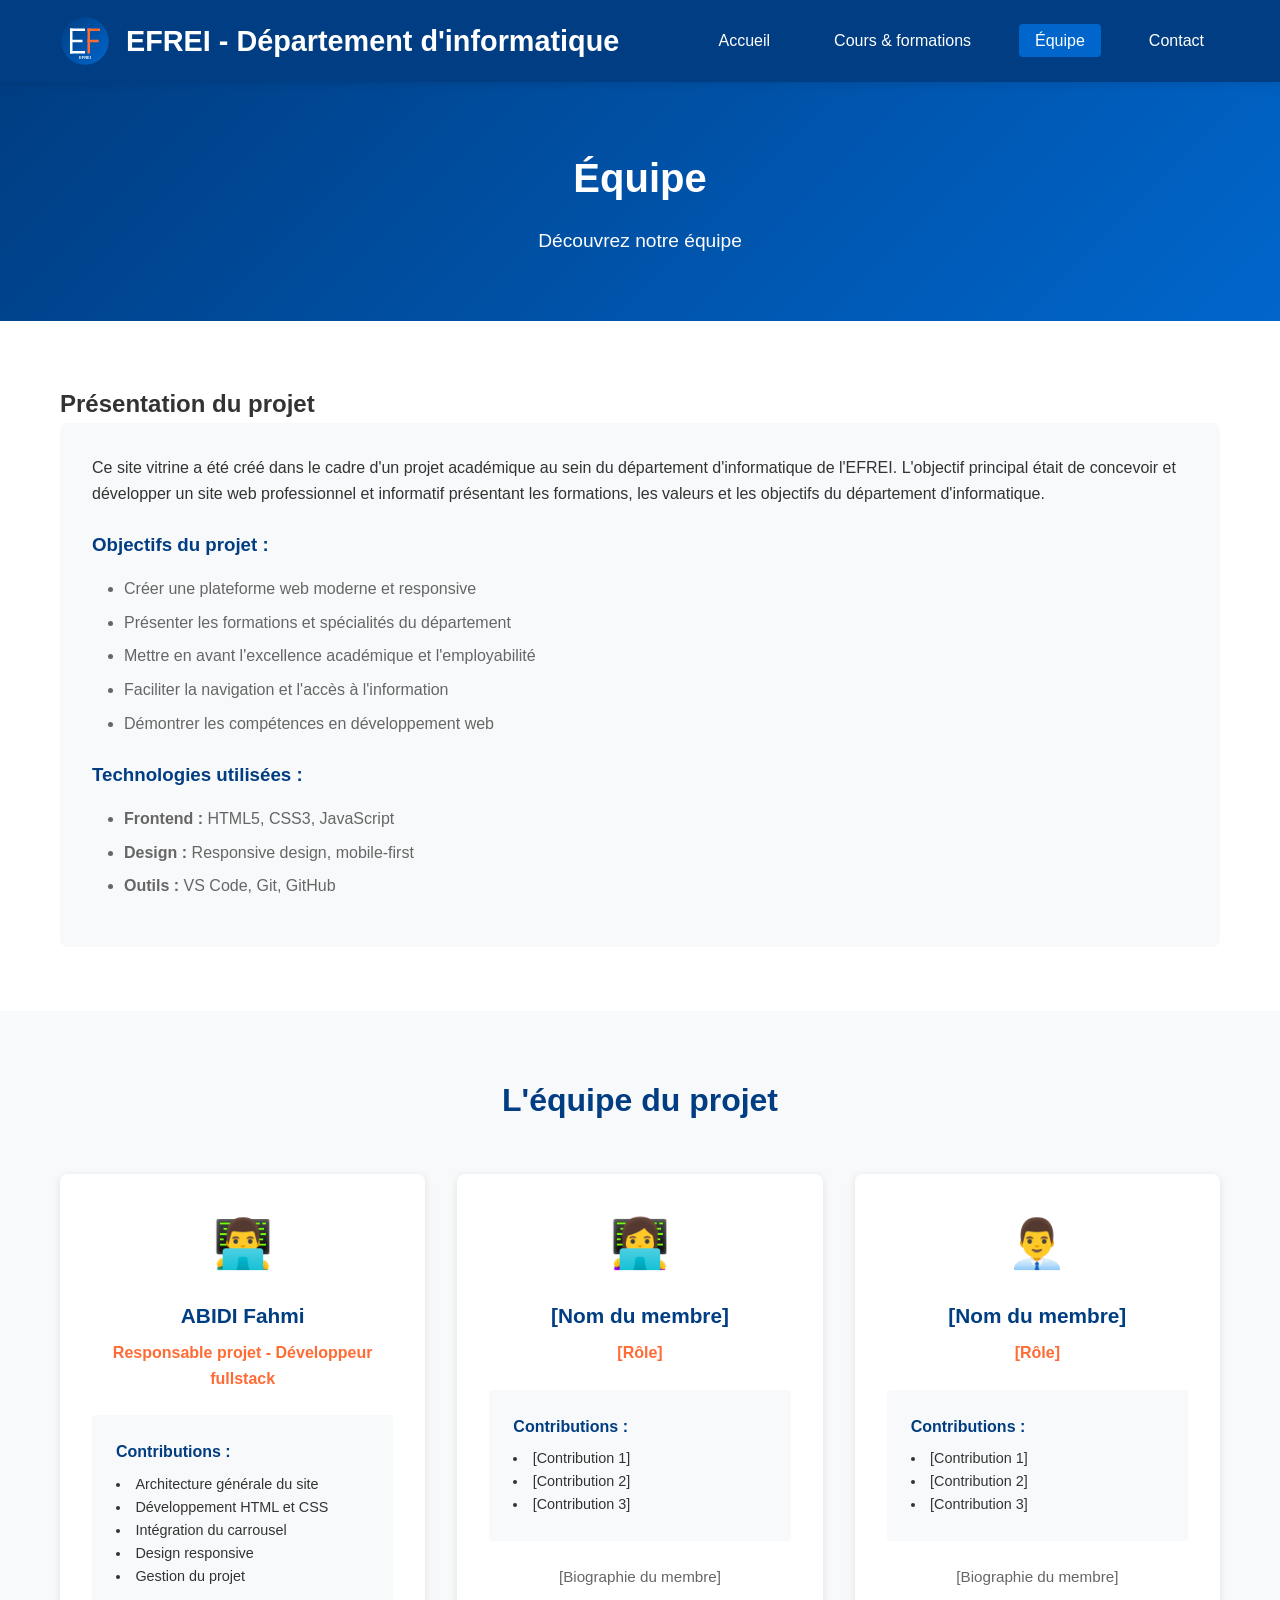
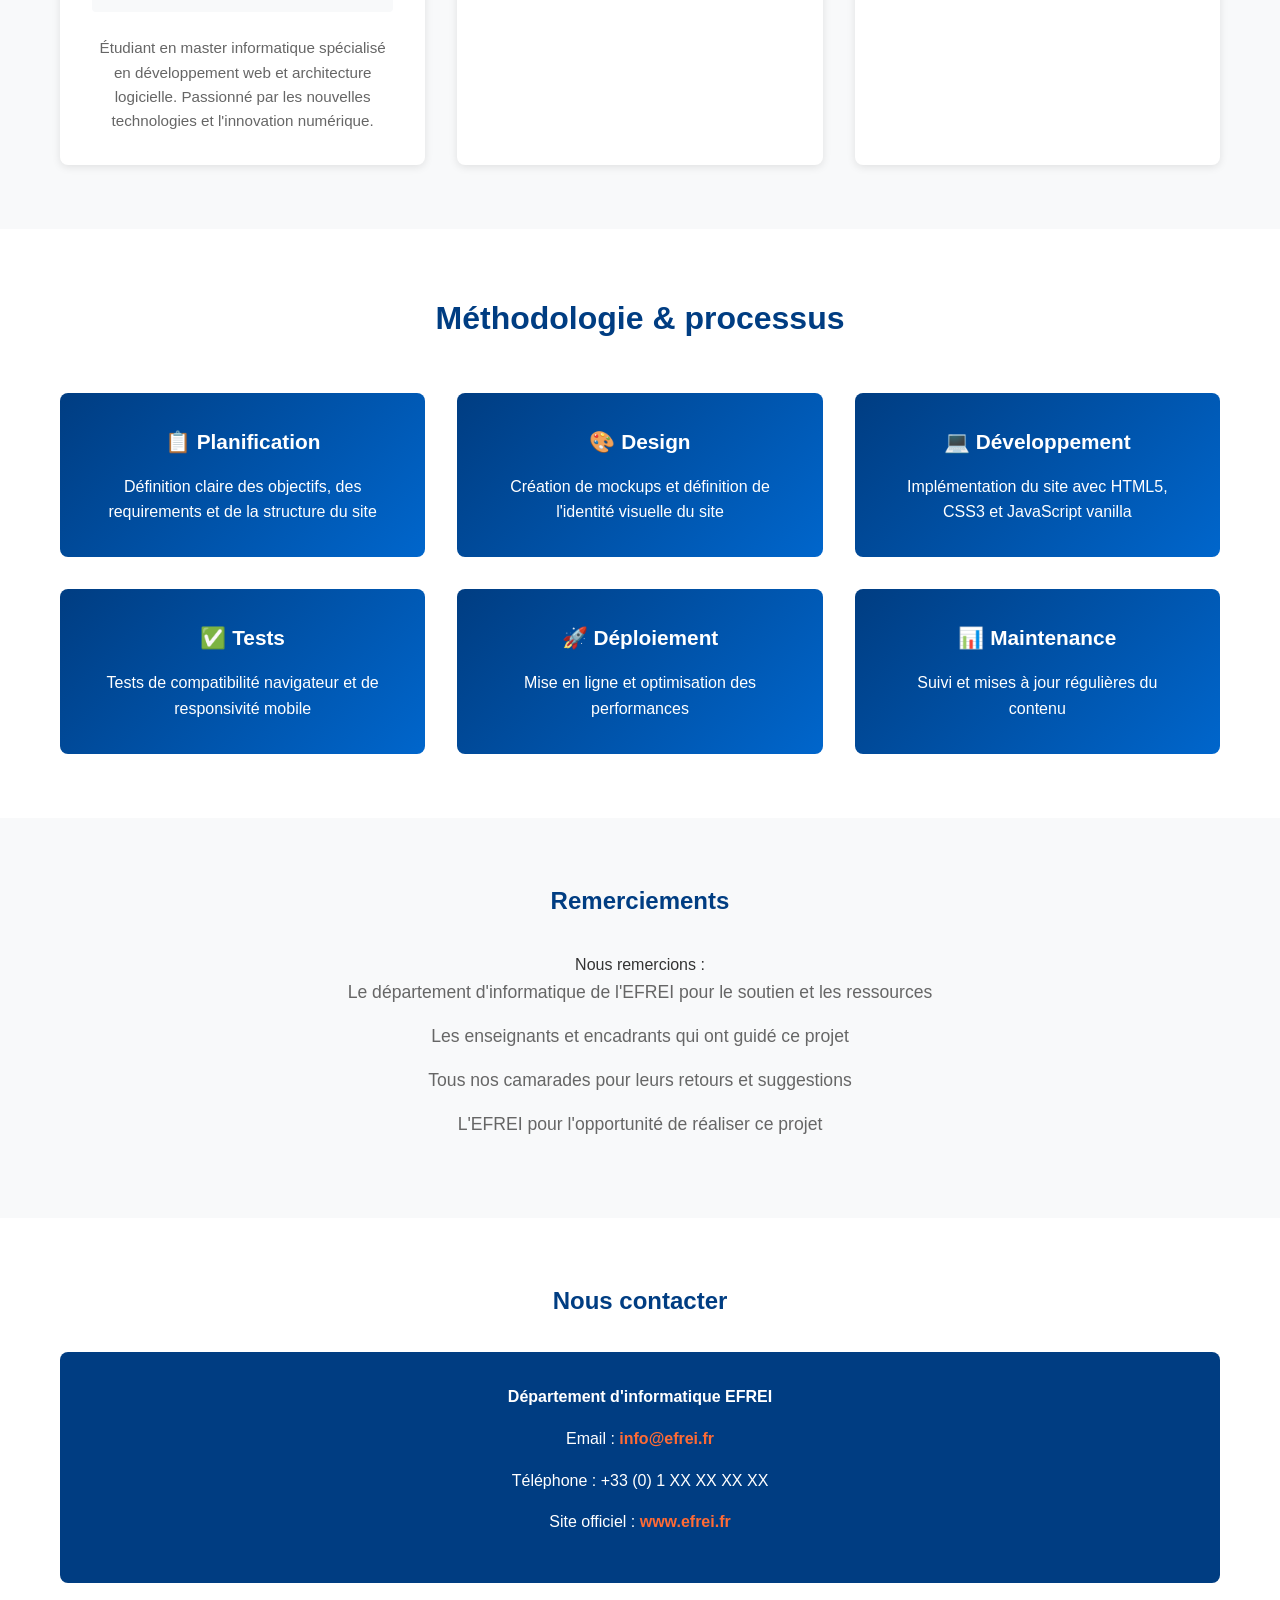
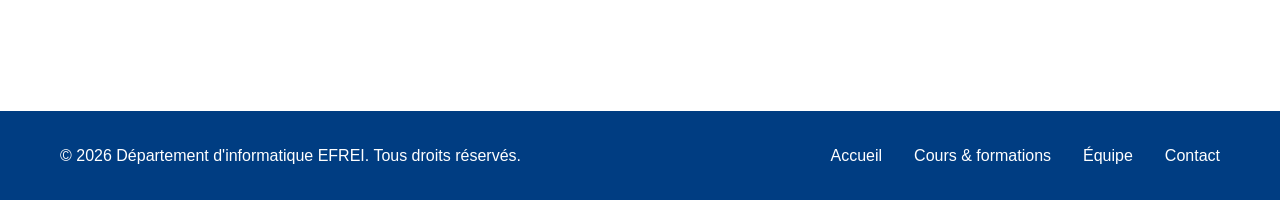
==== commit 4924ced2: "hihihi #3" ====
--- a/about.html
+++ b/about.html
@@ -3,48 +3,44 @@
 <head>
     <meta charset="UTF-8">
     <meta name="viewport" content="width=device-width, initial-scale=1.0">
-    <title>Equipe - EFREI Informatique</title>
+    <title>Équipe - EFREI Informatique</title>
     <link rel="stylesheet" href="assets/css/style.css">
 </head>
 <body>
-    <!-- En-tête -->
     <header>
         <div class="header-container">
             <div class="logo-section">
                 <img src="assets/images/logo-efrei.svg" alt="Logo EFREI" class="logo">
-                <h1>EFREI - Département d'Informatique</h1>
+                <h1>EFREI - Département d'informatique</h1>
             </div>
             <nav class="main-nav">
                 <ul>
                     <li><a href="index.html">Accueil</a></li>
-                    <li><a href="courses.html">Cours & Formations</a></li>
-                    <li><a href="about.html" class="active">Equipe</a></li>
+                    <li><a href="courses.html">Cours & formations</a></li>
+                    <li><a href="about.html" class="active">Équipe</a></li>
                     <li><a href="contact.html">Contact</a></li>
                 </ul>
             </nav>
         </div>
     </header>
 
-    <!-- Contenu principal -->
     <main>
-        <!-- Section Titre -->
         <section class="page-header">
             <div class="container">
-                <h1>Equipe</h1>
+                <h1>Équipe</h1>
                 <p>Découvrez notre équipe</p>
             </div>
         </section>
 
-        <!-- Section Présentation du Projet -->
         <section class="project-presentation">
             <div class="container">
-                <h2>Présentation du Projet</h2>
+                <h2>Présentation du projet</h2>
                 <div class="project-description">
-                    <p>Ce site vitrine a été créé dans le cadre d'un projet académique au sein du département d'Informatique de l'EFREI. 
+                    <p>Ce site vitrine a été créé dans le cadre d'un projet académique au sein du département d'informatique de l'EFREI. 
                     L'objectif principal était de concevoir et développer un site web professionnel et informatif présentant les formations, 
-                    les valeurs et les objectifs du département d'Informatique.</p>
+                    les valeurs et les objectifs du département d'informatique.</p>
                     
-                    <h3>Objectifs du Projet :</h3>
+                    <h3>Objectifs du projet :</h3>
                     <ul>
                         <li>Créer une plateforme web moderne et responsive</li>
                         <li>Présenter les formations et spécialités du département</li>
@@ -53,44 +49,41 @@
                         <li>Démontrer les compétences en développement web</li>
                     </ul>
 
-                    <h3>Technologies Utilisées :</h3>
+                    <h3>Technologies utilisées :</h3>
                     <ul>
                         <li><strong>Frontend :</strong> HTML5, CSS3, JavaScript</li>
-                        <li><strong>Design :</strong> Responsive Design, Mobile-First</li>
+                        <li><strong>Design :</strong> Responsive design, mobile-first</li>
                         <li><strong>Outils :</strong> VS Code, Git, GitHub</li>
                     </ul>
                 </div>
             </div>
         </section>
 
-        <!-- Section Équipe -->
         <section class="team-section">
             <div class="container">
-                <h2>L'Équipe du Projet</h2>
+                <h2>L'équipe du projet</h2>
                 <div class="team-grid">
-                    <!-- Membre 1 -->
                     <article class="team-member">
                         <div class="member-avatar">👨‍💻</div>
                         <h3>ABIDI Fahmi</h3>
-                        <p class="role">Responsable Projet - Développeur Fullstack</p>
+                        <p class="role">Responsable projet - Développeur fullstack</p>
                         <div class="member-contribution">
                             <h4>Contributions :</h4>
                             <ul>
                                 <li>Architecture générale du site</li>
                                 <li>Développement HTML et CSS</li>
                                 <li>Intégration du carrousel</li>
-                                <li>Design Responsive</li>
+                                <li>Design responsive</li>
                                 <li>Gestion du projet</li>
                             </ul>
                         </div>
-                        <p class="member-bio">Étudiant en Master Informatique spécialisé en développement web et architecture logicielle. 
+                        <p class="member-bio">Étudiant en master informatique spécialisé en développement web et architecture logicielle. 
                         Passionné par les nouvelles technologies et l'innovation numérique.</p>
                     </article>
 
-                    <!-- Membre 2 (Template pour d'autres membres) -->
                     <article class="team-member">
                         <div class="member-avatar">👩‍💻</div>
-                        <h3>[Nom du Membre]</h3>
+                        <h3>[Nom du membre]</h3>
                         <p class="role">[Rôle]</p>
                         <div class="member-contribution">
                             <h4>Contributions :</h4>
@@ -103,10 +96,9 @@
                         <p class="member-bio">[Biographie du membre]</p>
                     </article>
 
-                    <!-- Membre 3 (Template pour d'autres membres) -->
                     <article class="team-member">
                         <div class="member-avatar">👨‍💼</div>
-                        <h3>[Nom du Membre]</h3>
+                        <h3>[Nom du membre]</h3>
                         <p class="role">[Rôle]</p>
                         <div class="member-contribution">
                             <h4>Contributions :</h4>
@@ -122,10 +114,9 @@
             </div>
         </section>
 
-        <!-- Section Méthodologie -->
         <section class="methodology">
             <div class="container">
-                <h2>Méthodologie & Processus</h2>
+                <h2>Méthodologie & processus</h2>
                 <div class="methodology-grid">
                     <div class="methodology-card">
                         <h3>📋 Planification</h3>
@@ -155,13 +146,12 @@
             </div>
         </section>
 
-        <!-- Section Remerciements -->
         <section class="acknowledgments">
             <div class="container">
                 <h2>Remerciements</h2>
                 <p>Nous remercions :</p>
                 <ul>
-                    <li>Le département d'Informatique de l'EFREI pour le soutien et les ressources</li>
+                    <li>Le département d'informatique de l'EFREI pour le soutien et les ressources</li>
                     <li>Les enseignants et encadrants qui ont guidé ce projet</li>
                     <li>Tous nos camarades pour leurs retours et suggestions</li>
                     <li>L'EFREI pour l'opportunité de réaliser ce projet</li>
@@ -169,12 +159,11 @@
             </div>
         </section>
 
-        <!-- Section Contact -->
         <section class="contact-section">
             <div class="container">
-                <h2>Nous Contacter</h2>
+                <h2>Nous contacter</h2>
                 <div class="contact-info">
-                    <p><strong>Département d'Informatique EFREI</strong></p>
+                    <p><strong>Département d'informatique EFREI</strong></p>
                     <p>Email : <a href="mailto:info@efrei.fr">info@efrei.fr</a></p>
                     <p>Téléphone : +33 (0) 1 XX XX XX XX</p>
                     <p>Site officiel : <a href="#" target="_blank">www.efrei.fr</a></p>
@@ -183,19 +172,18 @@
         </section>
     </main>
 
-    <!-- Pied de page -->
     <footer>
         <div class="footer-container">
             <div class="footer-content">
-                <p>&copy; 2026 Département d'Informatique EFREI. Tous droits réservés.</p>
+                <p>&copy; 2026 Département d'informatique EFREI. Tous droits réservés.</p>
             </div>
             <nav class="footer-nav">
                 <a href="index.html">Accueil</a>
-                <a href="courses.html">Cours & Formations</a>
-                <a href="about.html">Equipe</a>
+                <a href="courses.html">Cours & formations</a>
+                <a href="about.html">Équipe</a>
                 <a href="contact.html">Contact</a>
             </nav>
         </div>
     </footer>
 </body>
-</html>
+</html>
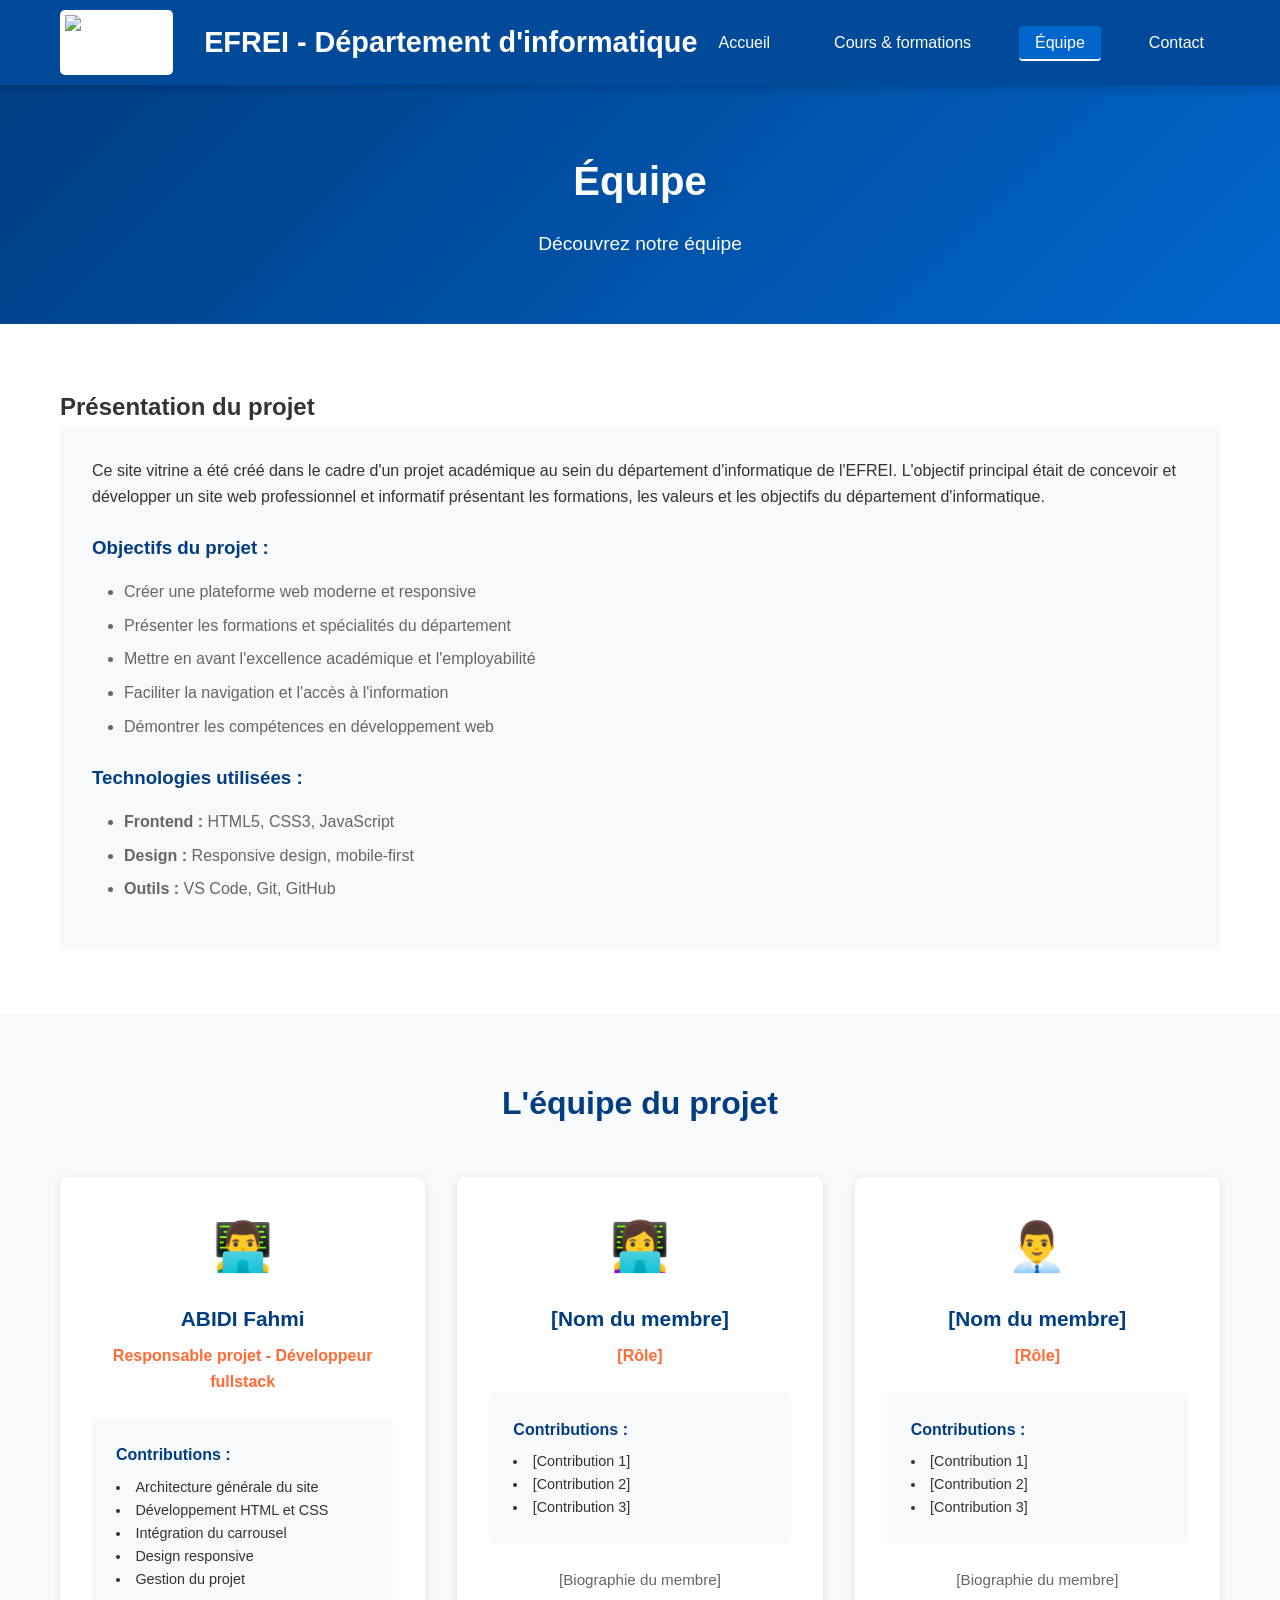
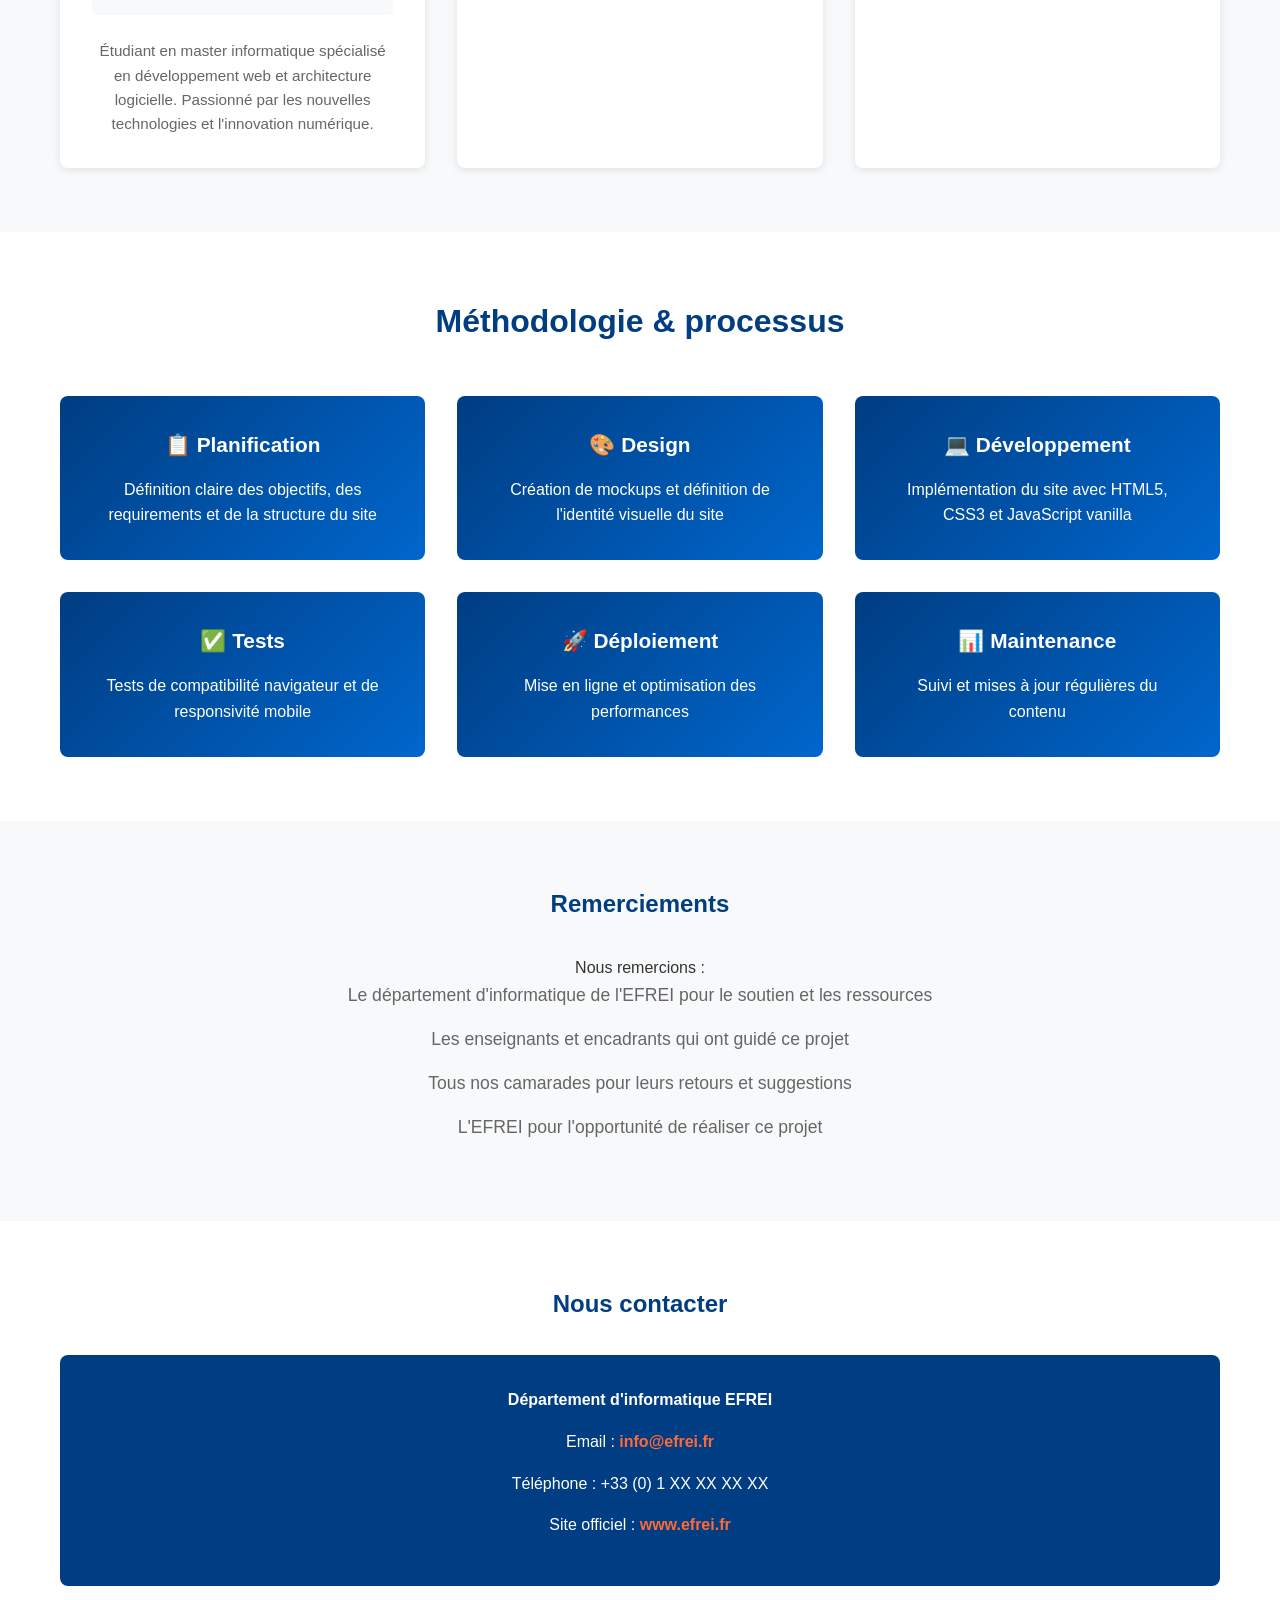
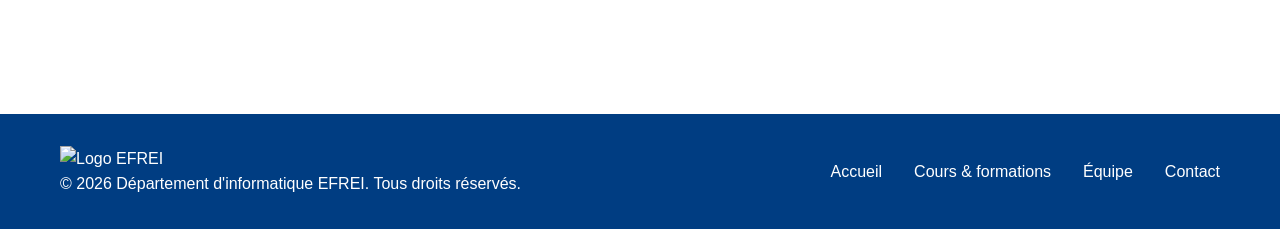
==== commit 879b228d: "hihihi #4" ====
--- a/about.html
+++ b/about.html
@@ -4,13 +4,14 @@
     <meta charset="UTF-8">
     <meta name="viewport" content="width=device-width, initial-scale=1.0">
     <title>Équipe - EFREI Informatique</title>
+    <link rel="icon" type="image/png" href="assets/images/logoEFREI.png">
     <link rel="stylesheet" href="assets/css/style.css">
 </head>
 <body>
     <header>
         <div class="header-container">
             <div class="logo-section">
-                <img src="assets/images/logo-efrei.svg" alt="Logo EFREI" class="logo">
+                <img src="assets/images/logoEFREI.png" alt="Logo EFREI" class="logo-main">
                 <h1>EFREI - Département d'informatique</h1>
             </div>
             <nav class="main-nav">
@@ -175,6 +176,9 @@
     <footer>
         <div class="footer-container">
             <div class="footer-content">
+                <div class="footer-logo">
+                    <img src="assets/images/logoEFREI.png" alt="Logo EFREI" class="logo-footer">
+                </div>
                 <p>&copy; 2026 Département d'informatique EFREI. Tous droits réservés.</p>
             </div>
             <nav class="footer-nav">
--- a/assets/css/style.css
+++ b/assets/css/style.css
@@ -1725,3 +1725,41 @@
     color: var(--light-text);
     font-size: 0.85rem;
 }
+/* --- REMETTRE LE HEADER EN BLEU --- */
+header {
+    background-color: #004a99; /* Le bleu officiel EFREI */
+    padding: 10px 0;
+    box-shadow: 0 2px 10px rgba(0,0,0,0.2);
+    position: sticky;
+    top: 0;
+    z-index: 1000;
+}
+
+/* On force le titre en blanc pour qu'il soit lisible sur le bleu */
+.logo-section h1 {
+    color: #ffffff !important;
+    margin-left: 15px;
+}
+
+/* On met les liens du menu en blanc aussi */
+.main-nav ul li a {
+    color: #ffffff !important;
+    font-weight: 500;
+}
+
+/* La barre sous le lien actif passe en blanc pour bien se voir */
+.main-nav ul li a.active {
+    border-bottom: 2px solid #ffffff;
+}
+
+/* Petit ajustement pour le logo sur fond bleu */
+.logo-main {
+    height: 65px;
+    background-color: white; /* Optionnel : ajoute un petit fond blanc arrondi derrière le logo si besoin */
+    padding: 5px;
+    border-radius: 5px;
+}
+/* --- CORRECTION POUR GARDER LE MENU SUR UNE LIGNE --- */
+.main-nav ul li a {
+    white-space: nowrap;
+}
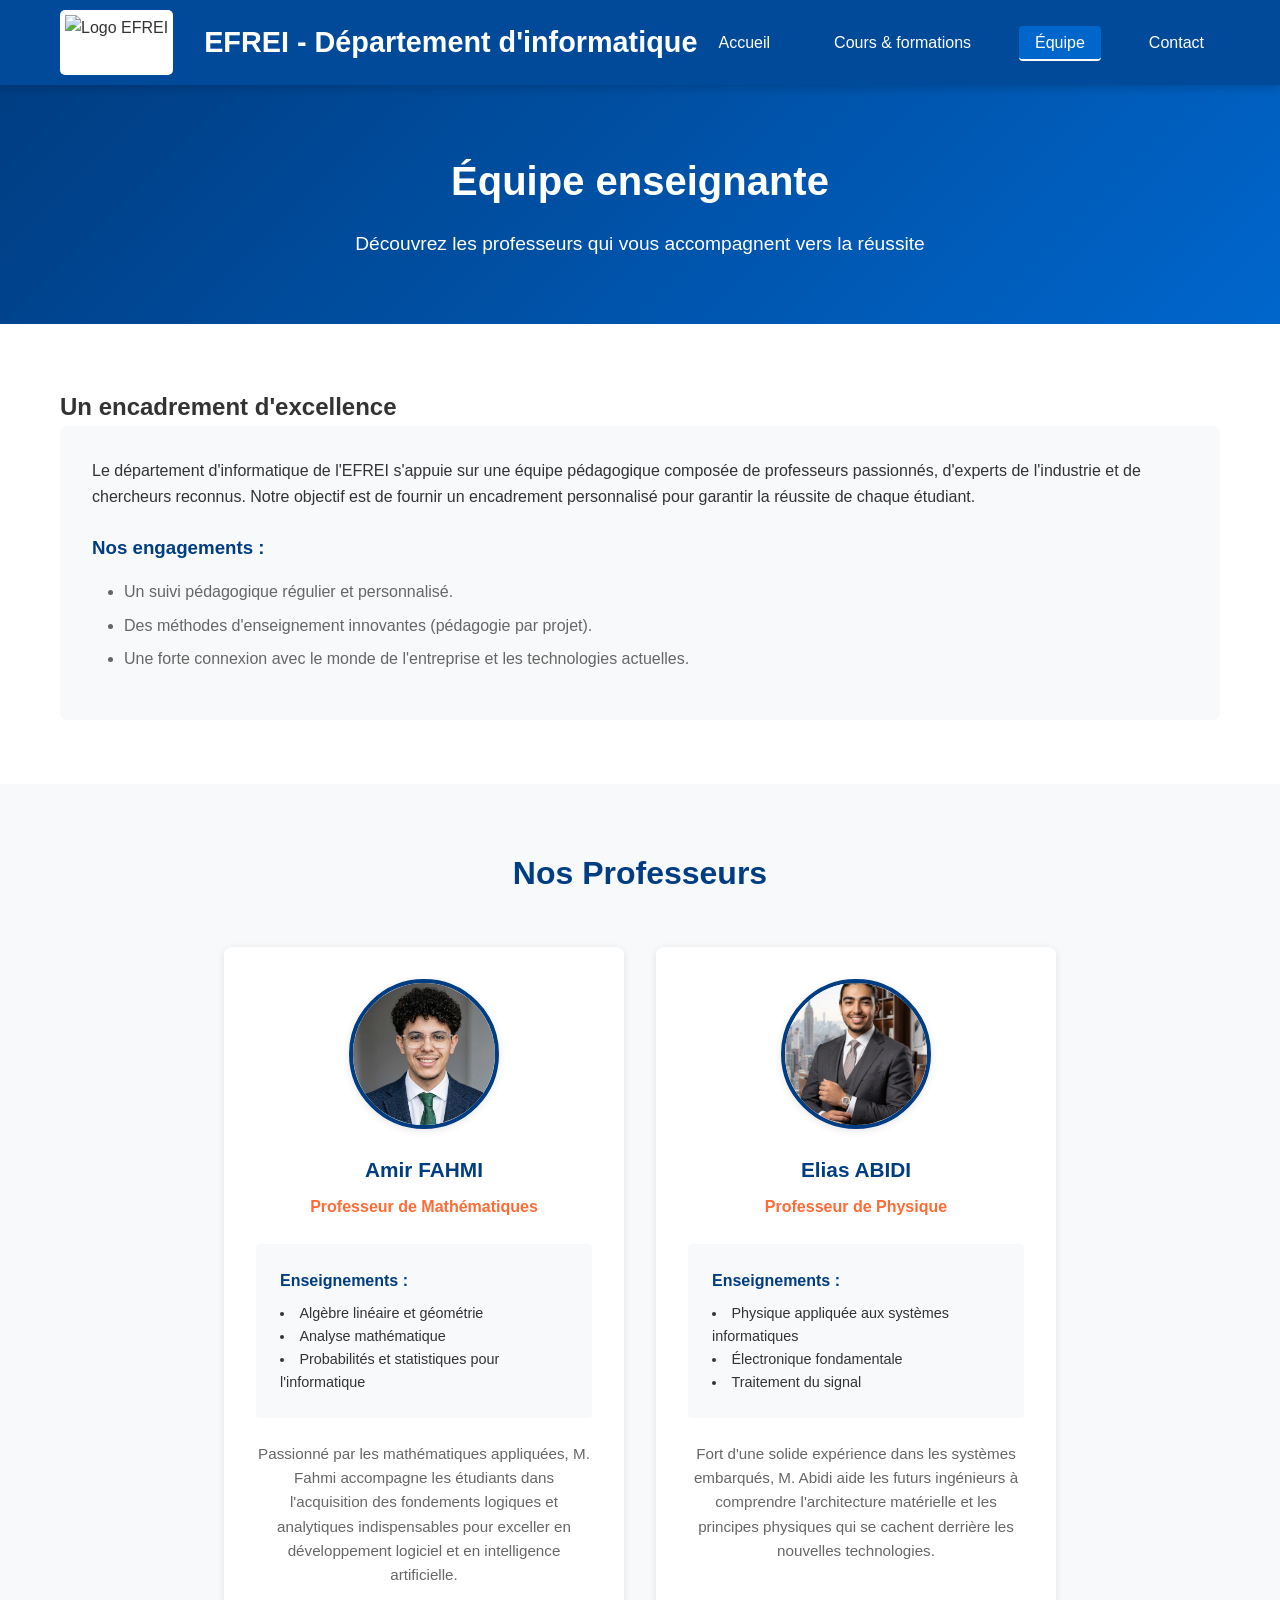
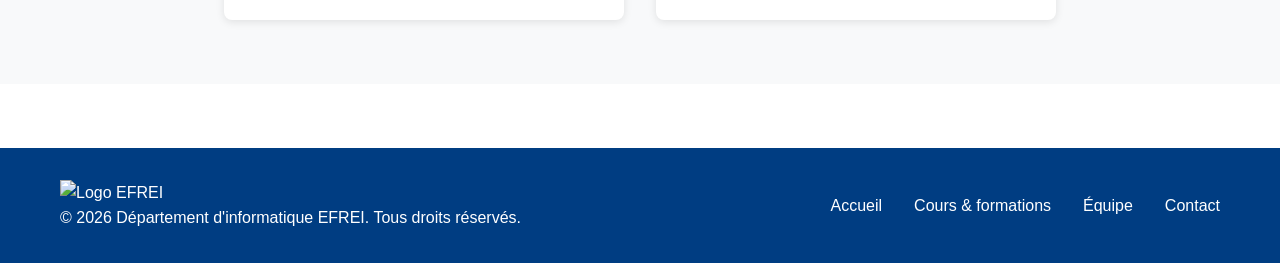
==== commit fb7a3dce: "HIHIHHIIHIHIHIH" ====
--- a/about.html
+++ b/about.html
@@ -3,7 +3,7 @@
 <head>
     <meta charset="UTF-8">
     <meta name="viewport" content="width=device-width, initial-scale=1.0">
-    <title>Équipe - EFREI Informatique</title>
+    <title>Équipe Enseignante - EFREI Informatique</title>
     <link rel="icon" type="image/png" href="assets/images/logoEFREI.png">
     <link rel="stylesheet" href="assets/css/style.css">
 </head>
@@ -28,33 +28,22 @@
     <main>
         <section class="page-header">
             <div class="container">
-                <h1>Équipe</h1>
-                <p>Découvrez notre équipe</p>
+                <h1>Équipe enseignante</h1>
+                <p>Découvrez les professeurs qui vous accompagnent vers la réussite</p>
             </div>
         </section>
 
         <section class="project-presentation">
             <div class="container">
-                <h2>Présentation du projet</h2>
+                <h2>Un encadrement d'excellence</h2>
                 <div class="project-description">
-                    <p>Ce site vitrine a été créé dans le cadre d'un projet académique au sein du département d'informatique de l'EFREI. 
-                    L'objectif principal était de concevoir et développer un site web professionnel et informatif présentant les formations, 
-                    les valeurs et les objectifs du département d'informatique.</p>
+                    <p>Le département d'informatique de l'EFREI s'appuie sur une équipe pédagogique composée de professeurs passionnés, d'experts de l'industrie et de chercheurs reconnus. Notre objectif est de fournir un encadrement personnalisé pour garantir la réussite de chaque étudiant.</p>
                     
-                    <h3>Objectifs du projet :</h3>
+                    <h3>Nos engagements :</h3>
                     <ul>
-                        <li>Créer une plateforme web moderne et responsive</li>
-                        <li>Présenter les formations et spécialités du département</li>
-                        <li>Mettre en avant l'excellence académique et l'employabilité</li>
-                        <li>Faciliter la navigation et l'accès à l'information</li>
-                        <li>Démontrer les compétences en développement web</li>
-                    </ul>
-
-                    <h3>Technologies utilisées :</h3>
-                    <ul>
-                        <li><strong>Frontend :</strong> HTML5, CSS3, JavaScript</li>
-                        <li><strong>Design :</strong> Responsive design, mobile-first</li>
-                        <li><strong>Outils :</strong> VS Code, Git, GitHub</li>
+                        <li>Un suivi pédagogique régulier et personnalisé.</li>
+                        <li>Des méthodes d'enseignement innovantes (pédagogie par projet).</li>
+                        <li>Une forte connexion avec le monde de l'entreprise et les technologies actuelles.</li>
                     </ul>
                 </div>
             </div>
@@ -62,115 +51,43 @@
 
         <section class="team-section">
             <div class="container">
-                <h2>L'équipe du projet</h2>
-                <div class="team-grid">
-                    <article class="team-member">
-                        <div class="member-avatar">👨‍💻</div>
-                        <h3>ABIDI Fahmi</h3>
-                        <p class="role">Responsable projet - Développeur fullstack</p>
+                <h2>Nos Professeurs</h2>
+                <div class="team-grid" style="justify-content: center; display: flex; flex-wrap: wrap; gap: 2rem;">
+                    
+                    <article class="team-member" style="max-width: 400px; width: 100%;">
+                        <img src="assets/images/professeurFAHMI.jpg" alt="Professeur Amir FAHMI" class="member-image">
+                        <h3>Amir FAHMI</h3>
+                        <p class="role">Professeur de Mathématiques</p>
                         <div class="member-contribution">
-                            <h4>Contributions :</h4>
+                            <h4>Enseignements :</h4>
                             <ul>
-                                <li>Architecture générale du site</li>
-                                <li>Développement HTML et CSS</li>
-                                <li>Intégration du carrousel</li>
-                                <li>Design responsive</li>
-                                <li>Gestion du projet</li>
+                                <li>Algèbre linéaire et géométrie</li>
+                                <li>Analyse mathématique</li>
+                                <li>Probabilités et statistiques pour l'informatique</li>
                             </ul>
                         </div>
-                        <p class="member-bio">Étudiant en master informatique spécialisé en développement web et architecture logicielle. 
-                        Passionné par les nouvelles technologies et l'innovation numérique.</p>
+                        <p class="member-bio">Passionné par les mathématiques appliquées, M. Fahmi accompagne les étudiants dans l'acquisition des fondements logiques et analytiques indispensables pour exceller en développement logiciel et en intelligence artificielle.</p>
                     </article>
 
-                    <article class="team-member">
-                        <div class="member-avatar">👩‍💻</div>
-                        <h3>[Nom du membre]</h3>
-                        <p class="role">[Rôle]</p>
+                    <article class="team-member" style="max-width: 400px; width: 100%;">
+                        <img src="assets/images/professeurABIDI.jpg" alt="Professeur Elias ABIDI" class="member-image">
+                        <h3>Elias ABIDI</h3>
+                        <p class="role">Professeur de Physique</p>
                         <div class="member-contribution">
-                            <h4>Contributions :</h4>
+                            <h4>Enseignements :</h4>
                             <ul>
-                                <li>[Contribution 1]</li>
-                                <li>[Contribution 2]</li>
-                                <li>[Contribution 3]</li>
+                                <li>Physique appliquée aux systèmes informatiques</li>
+                                <li>Électronique fondamentale</li>
+                                <li>Traitement du signal</li>
                             </ul>
                         </div>
-                        <p class="member-bio">[Biographie du membre]</p>
+                        <p class="member-bio">Fort d'une solide expérience dans les systèmes embarqués, M. Abidi aide les futurs ingénieurs à comprendre l'architecture matérielle et les principes physiques qui se cachent derrière les nouvelles technologies.</p>
                     </article>
 
-                    <article class="team-member">
-                        <div class="member-avatar">👨‍💼</div>
-                        <h3>[Nom du membre]</h3>
-                        <p class="role">[Rôle]</p>
-                        <div class="member-contribution">
-                            <h4>Contributions :</h4>
-                            <ul>
-                                <li>[Contribution 1]</li>
-                                <li>[Contribution 2]</li>
-                                <li>[Contribution 3]</li>
-                            </ul>
-                        </div>
-                        <p class="member-bio">[Biographie du membre]</p>
-                    </article>
                 </div>
             </div>
         </section>
 
-        <section class="methodology">
-            <div class="container">
-                <h2>Méthodologie & processus</h2>
-                <div class="methodology-grid">
-                    <div class="methodology-card">
-                        <h3>📋 Planification</h3>
-                        <p>Définition claire des objectifs, des requirements et de la structure du site</p>
-                    </div>
-                    <div class="methodology-card">
-                        <h3>🎨 Design</h3>
-                        <p>Création de mockups et définition de l'identité visuelle du site</p>
-                    </div>
-                    <div class="methodology-card">
-                        <h3>💻 Développement</h3>
-                        <p>Implémentation du site avec HTML5, CSS3 et JavaScript vanilla</p>
-                    </div>
-                    <div class="methodology-card">
-                        <h3>✅ Tests</h3>
-                        <p>Tests de compatibilité navigateur et de responsivité mobile</p>
-                    </div>
-                    <div class="methodology-card">
-                        <h3>🚀 Déploiement</h3>
-                        <p>Mise en ligne et optimisation des performances</p>
-                    </div>
-                    <div class="methodology-card">
-                        <h3>📊 Maintenance</h3>
-                        <p>Suivi et mises à jour régulières du contenu</p>
-                    </div>
-                </div>
-            </div>
-        </section>
-
-        <section class="acknowledgments">
-            <div class="container">
-                <h2>Remerciements</h2>
-                <p>Nous remercions :</p>
-                <ul>
-                    <li>Le département d'informatique de l'EFREI pour le soutien et les ressources</li>
-                    <li>Les enseignants et encadrants qui ont guidé ce projet</li>
-                    <li>Tous nos camarades pour leurs retours et suggestions</li>
-                    <li>L'EFREI pour l'opportunité de réaliser ce projet</li>
-                </ul>
-            </div>
-        </section>
-
-        <section class="contact-section">
-            <div class="container">
-                <h2>Nous contacter</h2>
-                <div class="contact-info">
-                    <p><strong>Département d'informatique EFREI</strong></p>
-                    <p>Email : <a href="mailto:info@efrei.fr">info@efrei.fr</a></p>
-                    <p>Téléphone : +33 (0) 1 XX XX XX XX</p>
-                    <p>Site officiel : <a href="#" target="_blank">www.efrei.fr</a></p>
-                </div>
-            </div>
-        </section>
     </main>
 
     <footer>
--- a/assets/css/style.css
+++ b/assets/css/style.css
@@ -44,13 +44,12 @@
    EN-TÊTE ET NAVIGATION
    ========================================== */
 header {
-    background-color: var(--primary-color);
-    color: var(--white);
-    padding: 1rem 0;
+    background-color: #004a99; /* Le bleu officiel EFREI */
+    padding: 10px 0;
+    box-shadow: 0 2px 10px rgba(0,0,0,0.2);
     position: sticky;
     top: 0;
     z-index: 1000;
-    box-shadow: var(--shadow);
 }
 
 .header-container {
@@ -83,9 +82,18 @@
     }
 }
 
+.logo-main {
+    height: 65px;
+    background-color: white; 
+    padding: 5px;
+    border-radius: 5px;
+}
+
 .logo-section h1 {
     font-size: 1.8rem;
     font-weight: 700;
+    color: #ffffff !important;
+    margin-left: 15px;
 }
 
 .main-nav ul {
@@ -94,19 +102,23 @@
     gap: 2rem;
 }
 
-.main-nav a {
-    color: var(--white);
+.main-nav ul li a {
+    color: #ffffff !important;
+    font-weight: 500;
     text-decoration: none;
-    font-weight: 500;
     padding: 0.5rem 1rem;
     border-radius: 4px;
     transition: all 0.3s ease;
-}
-
-.main-nav a:hover,
-.main-nav a.active {
+    white-space: nowrap;
+}
+
+.main-nav a:hover {
     background-color: var(--secondary-color);
-    color: var(--white);
+}
+
+.main-nav ul li a.active {
+    border-bottom: 2px solid #ffffff;
+    background-color: var(--secondary-color);
 }
 
 /* ==========================================
@@ -797,6 +809,7 @@
     display: flex;
     flex-direction: column;
     gap: 1.5rem;
+    align-items: center;
 }
 
 .contact-info-card {
@@ -805,6 +818,9 @@
     padding: 1.5rem;
     border-radius: 8px;
     transition: transform 0.3s ease, box-shadow 0.3s ease;
+    width: 100%;
+    max-width: 450px;
+    text-align: center;
 }
 
 .contact-info-card:hover {
@@ -839,6 +855,7 @@
 
 .social-links {
     display: flex;
+    justify-content: center;
     gap: 1rem;
     margin-top: 1rem;
 }
@@ -847,8 +864,8 @@
     display: inline-flex;
     align-items: center;
     justify-content: center;
-    width: 40px;
-    height: 40px;
+    width: 45px;
+    height: 45px;
     background-color: var(--accent-color);
     color: var(--white);
     border-radius: 50%;
@@ -860,6 +877,11 @@
 .social-link:hover {
     transform: scale(1.1) rotate(5deg);
     box-shadow: var(--shadow-lg);
+    background-color: var(--primary-color);
+}
+
+.social-link svg {
+    fill: currentColor;
 }
 
 .location-section {
@@ -1243,6 +1265,7 @@
     background-color: var(--white);
     color: var(--primary-color);
 }
+
 footer {
     background-color: var(--primary-color);
     color: var(--white);
@@ -1725,41 +1748,14 @@
     color: var(--light-text);
     font-size: 0.85rem;
 }
-/* --- REMETTRE LE HEADER EN BLEU --- */
-header {
-    background-color: #004a99; /* Le bleu officiel EFREI */
-    padding: 10px 0;
-    box-shadow: 0 2px 10px rgba(0,0,0,0.2);
-    position: sticky;
-    top: 0;
-    z-index: 1000;
-}
-
-/* On force le titre en blanc pour qu'il soit lisible sur le bleu */
-.logo-section h1 {
-    color: #ffffff !important;
-    margin-left: 15px;
-}
-
-/* On met les liens du menu en blanc aussi */
-.main-nav ul li a {
-    color: #ffffff !important;
-    font-weight: 500;
-}
-
-/* La barre sous le lien actif passe en blanc pour bien se voir */
-.main-nav ul li a.active {
-    border-bottom: 2px solid #ffffff;
-}
-
-/* Petit ajustement pour le logo sur fond bleu */
-.logo-main {
-    height: 65px;
-    background-color: white; /* Optionnel : ajoute un petit fond blanc arrondi derrière le logo si besoin */
-    padding: 5px;
-    border-radius: 5px;
-}
-/* --- CORRECTION POUR GARDER LE MENU SUR UNE LIGNE --- */
-.main-nav ul li a {
-    white-space: nowrap;
+/* --- Style pour les photos de l'équipe enseignante --- */
+.member-image {
+    width: 150px;
+    height: 150px;
+    border-radius: 50%;
+    object-fit: cover; /* Permet de recadrer la photo sans l'écraser */
+    margin: 0 auto 1.5rem auto;
+    border: 4px solid var(--primary-color);
+    display: block;
+    box-shadow: var(--shadow);
 }
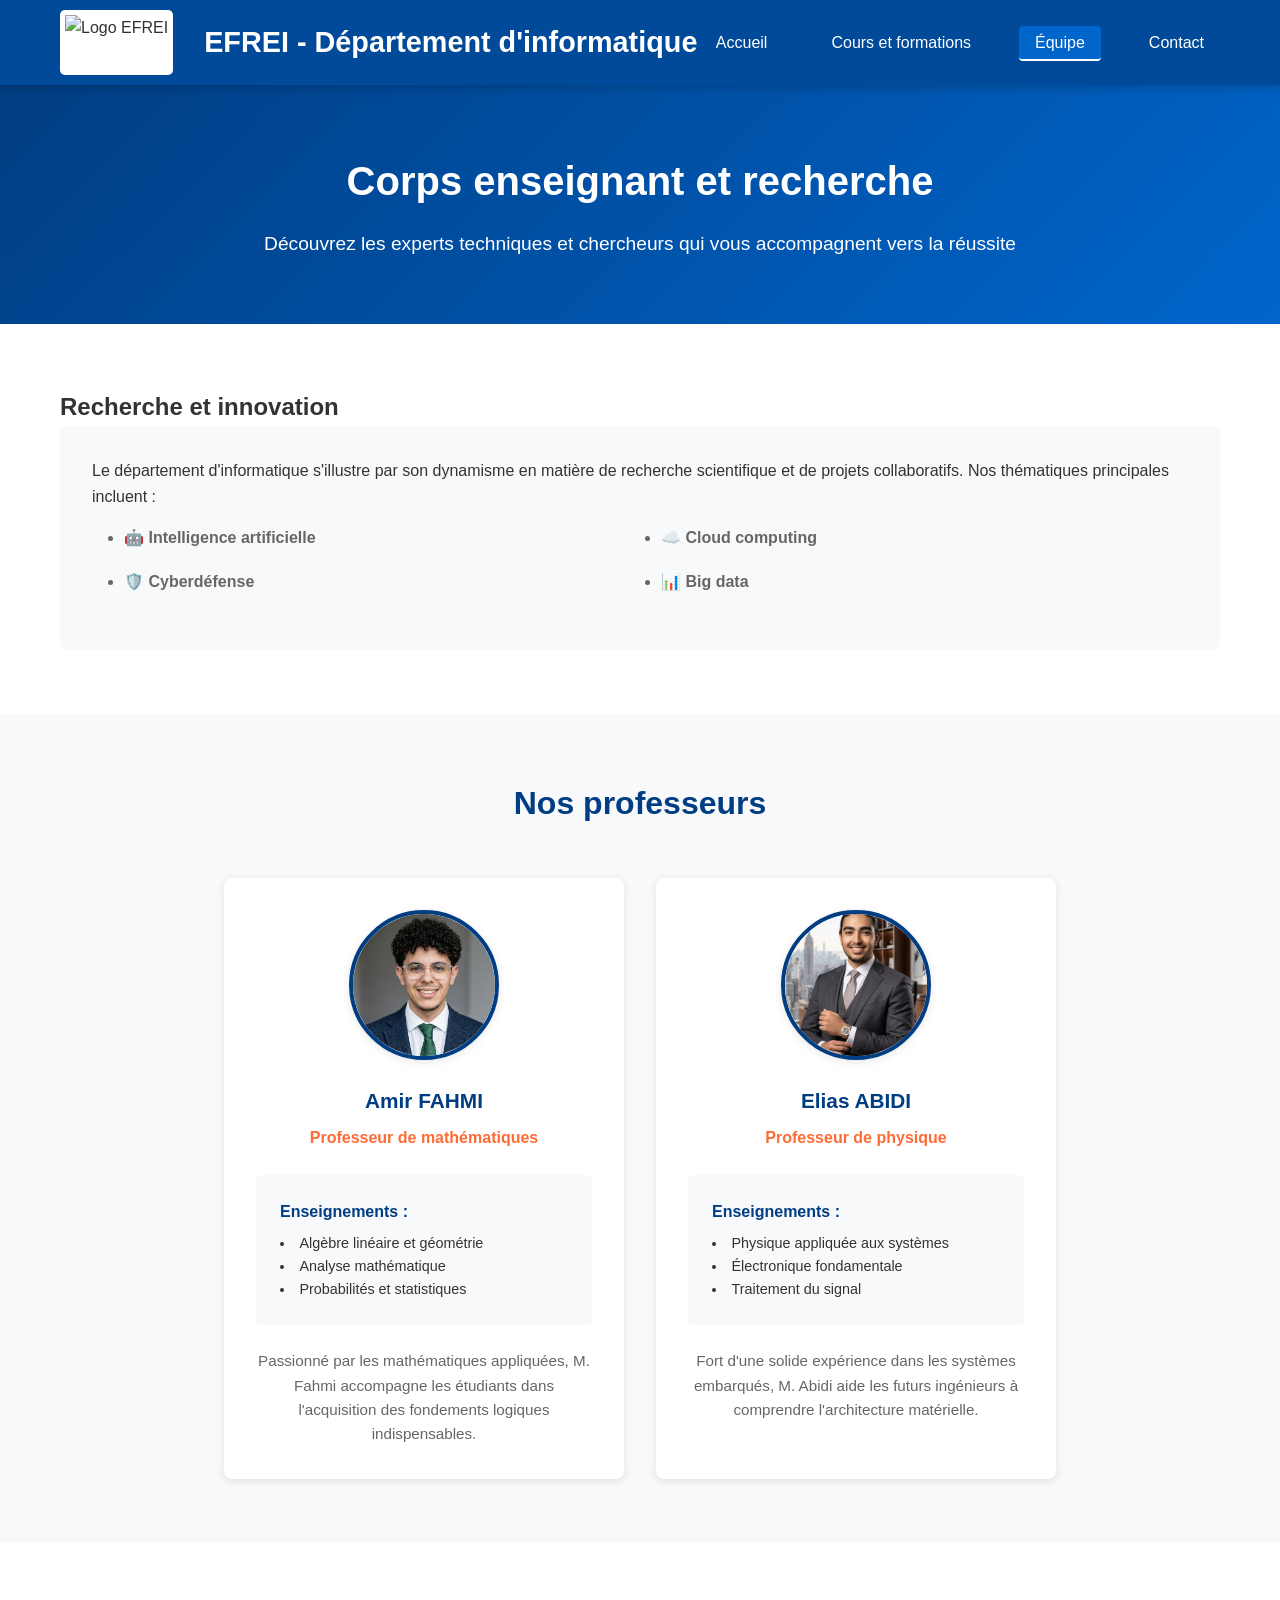
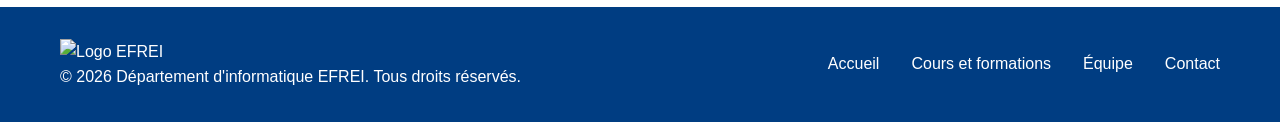
==== commit 1473e846: "hihihi #jsplus combien" ====
--- a/about.html
+++ b/about.html
@@ -3,7 +3,7 @@
 <head>
     <meta charset="UTF-8">
     <meta name="viewport" content="width=device-width, initial-scale=1.0">
-    <title>Équipe Enseignante - EFREI Informatique</title>
+    <title>Équipe enseignante - EFREI informatique</title>
     <link rel="icon" type="image/png" href="assets/images/logoEFREI.png">
     <link rel="stylesheet" href="assets/css/style.css">
 </head>
@@ -17,7 +17,7 @@
             <nav class="main-nav">
                 <ul>
                     <li><a href="index.html">Accueil</a></li>
-                    <li><a href="courses.html">Cours & formations</a></li>
+                    <li><a href="courses.html">Cours et formations</a></li>
                     <li><a href="about.html" class="active">Équipe</a></li>
                     <li><a href="contact.html">Contact</a></li>
                 </ul>
@@ -28,22 +28,21 @@
     <main>
         <section class="page-header">
             <div class="container">
-                <h1>Équipe enseignante</h1>
-                <p>Découvrez les professeurs qui vous accompagnent vers la réussite</p>
+                <h1>Corps enseignant et recherche</h1>
+                <p>Découvrez les experts techniques et chercheurs qui vous accompagnent vers la réussite</p>
             </div>
         </section>
 
         <section class="project-presentation">
             <div class="container">
-                <h2>Un encadrement d'excellence</h2>
+                <h2>Recherche et innovation</h2>
                 <div class="project-description">
-                    <p>Le département d'informatique de l'EFREI s'appuie sur une équipe pédagogique composée de professeurs passionnés, d'experts de l'industrie et de chercheurs reconnus. Notre objectif est de fournir un encadrement personnalisé pour garantir la réussite de chaque étudiant.</p>
-                    
-                    <h3>Nos engagements :</h3>
-                    <ul>
-                        <li>Un suivi pédagogique régulier et personnalisé.</li>
-                        <li>Des méthodes d'enseignement innovantes (pédagogie par projet).</li>
-                        <li>Une forte connexion avec le monde de l'entreprise et les technologies actuelles.</li>
+                    <p>Le département d'informatique s'illustre par son dynamisme en matière de recherche scientifique et de projets collaboratifs. Nos thématiques principales incluent :</p>
+                    <ul style="margin-top: 1rem; display: grid; grid-template-columns: 1fr 1fr; gap: 10px;">
+                        <li>🤖 <strong>Intelligence artificielle</strong></li>
+                        <li>☁️ <strong>Cloud computing</strong></li>
+                        <li>🛡️ <strong>Cyberdéfense</strong></li>
+                        <li>📊 <strong>Big data</strong></li>
                     </ul>
                 </div>
             </div>
@@ -51,43 +50,42 @@
 
         <section class="team-section">
             <div class="container">
-                <h2>Nos Professeurs</h2>
+                <h2>Nos professeurs</h2>
                 <div class="team-grid" style="justify-content: center; display: flex; flex-wrap: wrap; gap: 2rem;">
                     
                     <article class="team-member" style="max-width: 400px; width: 100%;">
                         <img src="assets/images/professeurFAHMI.jpg" alt="Professeur Amir FAHMI" class="member-image">
                         <h3>Amir FAHMI</h3>
-                        <p class="role">Professeur de Mathématiques</p>
+                        <p class="role">Professeur de mathématiques</p>
                         <div class="member-contribution">
                             <h4>Enseignements :</h4>
                             <ul>
                                 <li>Algèbre linéaire et géométrie</li>
                                 <li>Analyse mathématique</li>
-                                <li>Probabilités et statistiques pour l'informatique</li>
+                                <li>Probabilités et statistiques</li>
                             </ul>
                         </div>
-                        <p class="member-bio">Passionné par les mathématiques appliquées, M. Fahmi accompagne les étudiants dans l'acquisition des fondements logiques et analytiques indispensables pour exceller en développement logiciel et en intelligence artificielle.</p>
+                        <p class="member-bio">Passionné par les mathématiques appliquées, M. Fahmi accompagne les étudiants dans l'acquisition des fondements logiques indispensables.</p>
                     </article>
 
                     <article class="team-member" style="max-width: 400px; width: 100%;">
                         <img src="assets/images/professeurABIDI.jpg" alt="Professeur Elias ABIDI" class="member-image">
                         <h3>Elias ABIDI</h3>
-                        <p class="role">Professeur de Physique</p>
+                        <p class="role">Professeur de physique</p>
                         <div class="member-contribution">
                             <h4>Enseignements :</h4>
                             <ul>
-                                <li>Physique appliquée aux systèmes informatiques</li>
+                                <li>Physique appliquée aux systèmes</li>
                                 <li>Électronique fondamentale</li>
                                 <li>Traitement du signal</li>
                             </ul>
                         </div>
-                        <p class="member-bio">Fort d'une solide expérience dans les systèmes embarqués, M. Abidi aide les futurs ingénieurs à comprendre l'architecture matérielle et les principes physiques qui se cachent derrière les nouvelles technologies.</p>
+                        <p class="member-bio">Fort d'une solide expérience dans les systèmes embarqués, M. Abidi aide les futurs ingénieurs à comprendre l'architecture matérielle.</p>
                     </article>
 
                 </div>
             </div>
         </section>
-
     </main>
 
     <footer>
@@ -100,7 +98,7 @@
             </div>
             <nav class="footer-nav">
                 <a href="index.html">Accueil</a>
-                <a href="courses.html">Cours & formations</a>
+                <a href="courses.html">Cours et formations</a>
                 <a href="about.html">Équipe</a>
                 <a href="contact.html">Contact</a>
             </nav>
